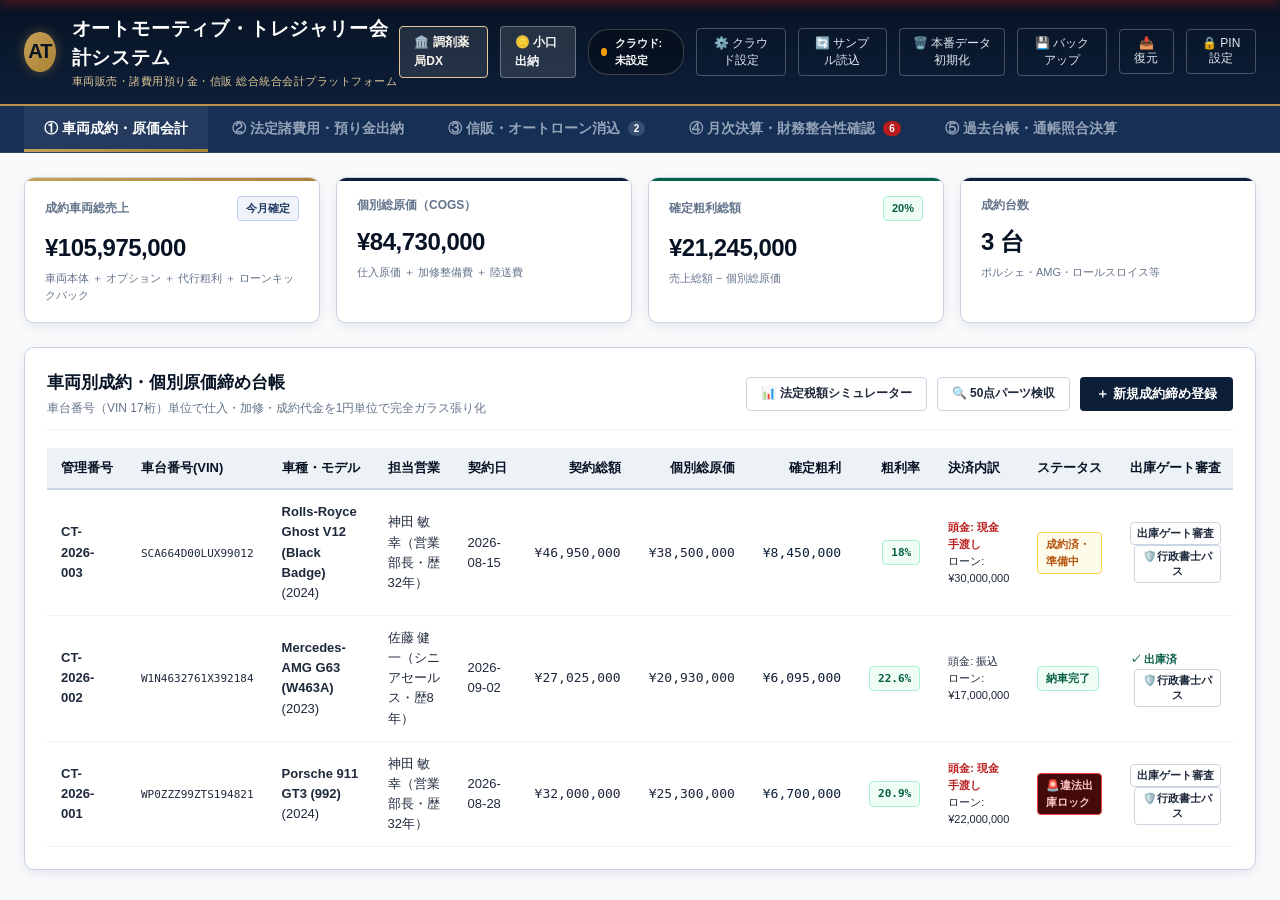
==== dealer.html @ 6c97ed65 "refactor: 会計システムの品格と誠実な理念に基づきUI・ブランディング・ドキュメントを全面刷新 - システム名称: オートモーティブ・トレジャリー会計システム（車両販売・諸費用預り金・信販 総" ====
<!DOCTYPE html>
<html lang="ja">
<head>
  <meta charset="UTF-8">
  <meta name="viewport" content="width=device-width, initial-scale=1.0, viewport-fit=cover">
  <title>オートモーティブ・トレジャリー会計システム | 車両・諸費用・信販 総合統合会計</title>

  <!-- PWA メタタグ -->
  <meta name="theme-color" content="#1e293b">
  <meta name="apple-mobile-web-app-capable" content="yes">
  <meta name="apple-mobile-web-app-status-bar-style" content="black-translucent">
  <meta name="apple-mobile-web-app-title" content="車両販売会計">
  <meta name="description" content="車両販売・預り金・信販 総合統合会計システム">
  <meta name="mobile-web-app-capable" content="yes">

  <!-- PWA アイコン・ファビコン -->
  <link rel="apple-touch-icon" sizes="192x192" href="img/app-icon-192.png">
  <link rel="apple-touch-icon" sizes="512x512" href="img/app-icon-512.png">
  <link rel="icon" type="image/png" sizes="192x192" href="img/app-icon-192.png">
  <link rel="icon" type="image/jpg" href="img/app-icon.jpg">
  <link rel="manifest" href="manifest.json">

  <link rel="stylesheet" href="css/dealer.css">
</head>
<body>

  <!-- ===================================================
       堅牢性強化: オフラインバナー
       =================================================== -->
  <div id="fortify-offline-banner" class="fortify-offline-banner">
    <span>📡 ネットワーク未接続 — オフラインモードで動作中（データはローカル保存されます）</span>
  </div>

  <!-- ===================================================
       堅牢性強化: 未送信キューバッジ
       =================================================== -->
  <span id="fortify-queue-badge" class="fortify-queue-badge" style="display:none;"></span>

  <!-- ===================================================
       ヘッダー（スマート統合会計システム）
       =================================================== -->
  <header class="dealer-header">
    <div class="header-top-bar">
      <div class="dealer-brand">
        <div class="dealer-emblem">AT</div>
        <div class="brand-text">
          <h1>オートモーティブ・トレジャリー会計システム</h1>
          <div class="brand-subtitle" id="showroom-subtitle">車両販売・諸費用預り金・信販 総合統合会計プラットフォーム</div>
        </div>
      </div>
      <div class="header-actions">
        <!-- グループ事業切替ポータルリンク -->
        <a href="index.html" class="btn-portal-switch" title="グループ事業: 調剤薬局会計システムへ切り替えます">
          <span>🏛️ 調剤薬局DX</span>
        </a>
        <a href="index.html#tab-petty" class="btn-portal-switch" style="background: rgba(255, 255, 255, 0.12); border: 1px solid rgba(255, 255, 255, 0.3); color: #f8fafc; font-weight: 600;" title="調剤薬局の小口現金管理画面を開きます">
          <span>🪙 小口出納</span>
        </a>
        <div id="dealer-sync-badge" class="sync-badge unconfigured" title="クラウド自動記帳ステータス">
          <span class="sync-dot"></span>
          <span id="dealer-sync-text">クラウド: 未設定</span>
        </div>
        <button id="btn-cloud-config" class="btn-header-tool" title="クラウド同期先URLを設定">
          ⚙️ クラウド設定
        </button>
        <button id="btn-demo-data" class="btn-header-tool" title="動作確認用のサンプル会計データを読み込みます">
          🔄 サンプル読込
        </button>
        <button id="btn-clear-production" class="btn-header-tool" title="本番運用開始にあたり、テストデータを消去して台帳を初期化します">
          🗑️ 本番データ初期化
        </button>
        <!-- 堅牢性強化: バックアップ＆セキュリティ -->
        <button id="btn-fortify-export" class="btn-header-tool" title="全データをJSON形式でバックアップ保存します">
          💾 バックアップ
        </button>
        <button id="btn-fortify-import" class="btn-header-tool" title="バックアップファイルからデータを復元します">
          📥 復元
        </button>
        <input type="file" id="fortify-import-file" accept=".json" style="display:none;">
        <button id="btn-fortify-set-pin" class="btn-header-tool" title="共有端末向けセッションロックPIN（4桁）を設定/解除します">
          🔒 PIN設定
        </button>
      </div>
    </div>
  </header>

  <!-- ===================================================
       タブナビゲーション（5大会計タブ）
       =================================================== -->
  <nav class="dealer-nav">
    <div class="nav-container">
      <button class="tab-button active" data-tab="tab-contract">
        <span>① 車両成約・原価会計</span>
      </button>
      <button class="tab-button" data-tab="tab-expense">
        <span>② 法定諸費用・預り金出納</span>
        <span id="badge-stagnant-count" class="tab-badge" style="display:none;">0</span>
      </button>
      <button class="tab-button" data-tab="tab-loan">
        <span>③ 信販・オートローン消込</span>
        <span id="badge-loan-pending-count" class="tab-badge" style="display:none;">0</span>
      </button>
      <button class="tab-button" data-tab="tab-audit">
        <span>④ 月次決算・財務整合性確認</span>
        <span id="badge-tripwire-count" class="tab-badge alert" style="display:none;">0</span>
      </button>
      <button class="tab-button" data-tab="tab-forensic">
        <span>⑤ 過去台帳・通帳照合決算</span>
        <span id="badge-forensic-alert-count" class="tab-badge alert" style="display:none;">0</span>
      </button>
    </div>
  </nav>

  <!-- ===================================================
       メインコンテンツエリア
       =================================================== -->
  <main class="dealer-main">

    <!-- ===================================================
         タブ①: 車両別成約締め（個別原価・粗利計算エンジン）
         =================================================== -->
    <section id="tab-contract" class="tab-panel active">
      <!-- KPI グリッド -->
      <div class="kpi-grid">
        <div class="kpi-card gold">
          <div class="kpi-title">
            <span>成約車両総売上</span>
            <span class="badge badge-info">今月確定</span>
          </div>
          <div id="kpi-total-sales" class="kpi-value">¥0</div>
          <div class="kpi-sub">車両本体 ＋ オプション ＋ 代行粗利 ＋ ローンキックバック</div>
        </div>

        <div class="kpi-card">
          <div class="kpi-title">
            <span>個別総原価（COGS）</span>
          </div>
          <div id="kpi-total-cost" class="kpi-value">¥0</div>
          <div class="kpi-sub">仕入原価 ＋ 加修整備費 ＋ 陸送費</div>
        </div>

        <div class="kpi-card success">
          <div class="kpi-title">
            <span>確定粗利総額</span>
            <span id="kpi-margin-rate" class="badge badge-success">0.0%</span>
          </div>
          <div id="kpi-gross-profit" class="kpi-value">¥0</div>
          <div class="kpi-sub">売上総額 − 個別総原価</div>
        </div>

        <div class="kpi-card">
          <div class="kpi-title">
            <span>成約台数</span>
          </div>
          <div id="kpi-deal-count" class="kpi-value">0 台</div>
          <div class="kpi-sub">ポルシェ・AMG・ロールスロイス等</div>
        </div>
      </div>

      <!-- 成約台帳カード -->
      <div class="content-card">
        <div class="card-header-bar">
          <div class="card-title-group">
            <h2>車両別成約・個別原価締め台帳</h2>
            <div class="card-desc">車台番号（VIN 17桁）単位で仕入・加修・成約代金を1円単位で完全ガラス張り化</div>
          </div>
          <div style="display:flex; gap:10px;">
            <button id="btn-open-tax-calc" class="btn-outline">
              📊 法定税額シミュレーター
            </button>
            <button id="btn-open-parts-audit" class="btn-outline">
              🔍 50点パーツ検収
            </button>
            <button id="btn-open-new-deal" class="btn-primary">
              ＋ 新規成約締め登録
            </button>
          </div>
        </div>

        <div class="table-responsive">
          <table class="dealer-table">
            <thead>
              <tr>
                <th>管理番号</th>
                <th>車台番号(VIN)</th>
                <th>車種・モデル</th>
                <th>担当営業</th>
                <th>契約日</th>
                <th class="numeric">契約総額</th>
                <th class="numeric">個別総原価</th>
                <th class="numeric">確定粗利</th>
                <th class="numeric">粗利率</th>
                <th>決済内訳</th>
                <th>ステータス</th>
                <th>出庫ゲート審査</th>
              </tr>
            </thead>
            <tbody id="deal-table-body">
              <!-- JSで動的描画 -->
            </tbody>
          </table>
        </div>
      </div>
    </section>

    <!-- ===================================================
         タブ②: 諸費用出納・預り金管理（三方照合・出庫ロック）
         =================================================== -->
    <section id="tab-expense" class="tab-panel">
      <!-- 諸費用KPI グリッド -->
      <div class="kpi-grid">
        <div class="kpi-card">
          <div class="kpi-title">
            <span>顧客諸費用預り金 受託総額</span>
          </div>
          <div id="kpi-exp-deposit-received" class="kpi-value">¥0</div>
          <div class="kpi-sub">現金受領 ＋ 振込受領</div>
        </div>

        <div class="kpi-card">
          <div class="kpi-title">
            <span>法定実費納付済 総額</span>
          </div>
          <div id="kpi-exp-actual-paid" class="kpi-value">¥0</div>
          <div class="kpi-sub">公的領収証書番号・レシート紐付済</div>
        </div>

        <div class="kpi-card success">
          <div class="kpi-title">
            <span>店舗諸費用代行 粗利売上</span>
          </div>
          <div id="kpi-exp-dealer-fee" class="kpi-value">¥0</div>
          <div class="kpi-sub">登録代行・納車準備手数料</div>
        </div>

        <div id="card-stagnant-deposit" class="kpi-card danger">
          <div class="kpi-title">
            <span>手元未精算 滞留預り金残高</span>
            <span id="badge-stagnant-status" class="badge badge-success">正常 (¥0)</span>
          </div>
          <div id="kpi-exp-stagnant-balance" class="kpi-value">¥0</div>
          <div class="kpi-sub">納車後も手元に精算未了残高が残っている案件</div>
        </div>
      </div>

      <!-- 諸費用台帳カード -->
      <div class="content-card">
        <div class="card-header-bar">
          <div class="card-title-group">
            <h2>諸費用預り金 出納・三方突合台帳</h2>
            <div class="card-desc">預託額 ＝ 法定実費レシート納付 ＋ 店舗代行売上 ＋ 顧客返還額（1円単位で残高0円必須）</div>
          </div>
        </div>

        <!-- 滞留預り金 警告アラート枠（動的表示） -->
        <div id="expense-stagnant-alert-box" class="tripwire-container" style="display:none;">
          <div class="tripwire-header">
            <h3>⚠️【財務照合アラート】納車済・諸費用預り金の未精算残高を検知</h3>
          </div>
          <ul id="expense-stagnant-alert-list" class="tripwire-list"></ul>
        </div>

        <div class="table-responsive">
          <table class="dealer-table">
            <thead>
              <tr>
                <th>契約番号</th>
                <th>車台番号(VIN)</th>
                <th>担当営業</th>
                <th>預託日</th>
                <th class="numeric">預り受託額</th>
                <th class="numeric">法定納付実費</th>
                <th class="numeric">代行売上</th>
                <th class="numeric">顧客返金</th>
                <th class="numeric">手元預り残高</th>
                <th>三方照合判定</th>
                <th>顧客公式受領書</th>
                <th>操作</th>
              </tr>
            </thead>
            <tbody id="expense-table-body">
              <!-- JSで動的描画 -->
            </tbody>
          </table>
        </div>
      </div>
    </section>

    <!-- ===================================================
         タブ③: オートローン・信販会社入金消込（立替金統制）
         =================================================== -->
    <section id="tab-loan" class="tab-panel">
      <!-- ローンKPI グリッド -->
      <div class="kpi-grid">
        <div class="kpi-card gold">
          <div class="kpi-title">
            <span>オートローン組成総元金</span>
          </div>
          <div id="kpi-loan-total-principal" class="kpi-value">¥0</div>
          <div class="kpi-sub">オリコ・ジャックス・アプラス・残価設定</div>
        </div>

        <div class="kpi-card success">
          <div class="kpi-title">
            <span>信販着金確定額（純受領）</span>
          </div>
          <div id="kpi-loan-total-received" class="kpi-value">¥0</div>
          <div class="kpi-sub">元金 ＋ キックバック − 取扱手数料</div>
        </div>

        <div class="kpi-card">
          <div class="kpi-title">
            <span>ローンキックバック手数料</span>
          </div>
          <div id="kpi-loan-total-kickback" class="kpi-value">¥0</div>
          <div class="kpi-sub">信販会社からの推進手数料（店舗粗利）</div>
        </div>

        <div class="kpi-card warning">
          <div class="kpi-title">
            <span>未着金ローン債権（回収待機）</span>
            <span id="badge-overdue-loan" class="badge badge-info">進行中</span>
          </div>
          <div id="kpi-loan-pending-total" class="kpi-value">¥0</div>
          <div class="kpi-sub">30日超未着金または納車後未着金は警戒</div>
        </div>
      </div>

      <!-- 信販消込台帳カード -->
      <div class="content-card">
        <div class="card-header-bar">
          <div class="card-title-group">
            <h2>信販会社オートローン 入金消込台帳</h2>
            <div class="card-desc">信販会社の振込決定通知書と着金額を1円単位で完全消込（未特定差額ゼロ原則）</div>
          </div>
        </div>

        <div class="table-responsive">
          <table class="dealer-table">
            <thead>
              <tr>
                <th>契約番号</th>
                <th>車台番号(VIN)</th>
                <th>担当営業</th>
                <th>信販会社</th>
                <th>承認番号</th>
                <th class="numeric">契約ローン元金</th>
                <th>振込予定日</th>
                <th>着金日</th>
                <th class="numeric">実着金額</th>
                <th class="numeric">キックバック</th>
                <th>差額照合</th>
                <th>ステータス</th>
                <th>操作</th>
              </tr>
            </thead>
            <tbody id="loan-table-body">
              <!-- JSで動的描画 -->
            </tbody>
          </table>
        </div>
      </div>

      <!-- 立替金管理カード -->
      <div class="content-card">
        <div class="card-header-bar">
          <div class="card-title-group">
            <h2>下取車残債一括立替・頭金立替金 追跡管理</h2>
            <div class="card-desc">他社信販会社への一括返済立替金および顧客頭金立替の回収・焦げ付き防止</div>
          </div>
          <button id="btn-open-new-advance" class="btn-outline">
            ＋ 新規立替金登録
          </button>
        </div>

        <div class="table-responsive">
          <table class="dealer-table">
            <thead>
              <tr>
                <th>立替ID</th>
                <th>契約番号</th>
                <th>担当営業</th>
                <th>立替種別</th>
                <th>立替先</th>
                <th class="numeric">立替金額</th>
                <th>支払日</th>
                <th>回収日</th>
                <th class="numeric">回収額</th>
                <th>ステータス</th>
                <th>操作</th>
              </tr>
            </thead>
            <tbody id="advance-table-body">
              <!-- JSで動的描画 -->
            </tbody>
          </table>
        </div>
      </div>
    </section>

    <!-- ===================================================
         タブ④: 月次決算・財務整合性確認
         =================================================== -->
    <section id="tab-audit" class="tab-panel">
      <!-- 財務月次決算サマリーカード -->
      <div class="kpi-grid">
        <div class="kpi-card gold">
          <div class="kpi-title">
            <span>月間総販売台数 / 売上高</span>
          </div>
          <div id="kpi-audit-sales" class="kpi-value">0台 / ¥0</div>
          <div class="kpi-sub">乗用車・商用車・輸入車全車種</div>
        </div>

        <div class="kpi-card success">
          <div class="kpi-title">
            <span>月間確定粗利総計</span>
            <span id="kpi-audit-margin-rate" class="badge badge-success">0.0%</span>
          </div>
          <div id="kpi-audit-profit" class="kpi-value">¥0</div>
          <div class="kpi-sub">車両粗利 ＋ 代行手数料 ＋ ローンバック</div>
        </div>

        <div class="kpi-card danger">
          <div class="kpi-title">
            <span>未精算・滞留預り金総額</span>
            <span class="badge badge-danger">要監査</span>
          </div>
          <div id="kpi-audit-stagnant-deposit" class="kpi-value">¥0</div>
          <div class="kpi-sub">精算手続き中の諸費用預り金残高</div>
        </div>

        <div class="kpi-card">
          <div class="kpi-title">
            <span>要確認・照合未了件数</span>
            <span id="badge-audit-tripwire-status" class="badge badge-success">全件正常</span>
          </div>
          <div id="kpi-audit-tripwire-count" class="kpi-value">0 件</div>
          <div class="kpi-sub">預り金精算待ち・ローン着金消込確認等</div>
        </div>
      </div>

      <!-- 財務整合性 リアルタイム照合ログ -->
      <div class="content-card">
        <div class="card-header-bar">
          <div class="card-title-group">
            <h2>📋 財務整合性 リアルタイム照合ステータス</h2>
            <div class="card-desc">預り金出納・信販消込・原価証憑の整合性をリアルタイムに照合・可視化</div>
          </div>
          <button id="btn-scan-tripwires" class="btn-outline">
            🔍 整合性チェック再実行
          </button>
        </div>

        <div id="audit-tripwire-container">
          <!-- JSで動的警告リストを描画 -->
        </div>
      </div>

      <!-- 営業担当別 業務・財務処理状況一覧 -->
      <div class="content-card">
        <div class="card-header-bar">
          <div class="card-title-group">
            <h2>👤 営業担当別 業務・財務処理状況一覧</h2>
            <div class="card-desc">成約台数・粗利実績・預り金精算サイクル等の透明な業務指標</div>
          </div>
        </div>

        <div class="table-responsive">
          <table class="dealer-table">
            <thead>
              <tr>
                <th>営業担当者名</th>
                <th>成約台数</th>
                <th class="numeric">総売上高</th>
                <th class="numeric">粗利総額</th>
                <th class="numeric">平均粗利率</th>
                <th class="numeric">現金決済比率</th>
                <th class="numeric">平均預り金滞留日数</th>
                <th class="numeric">手元預り残高</th>
                <th class="numeric">フォレンジックスコア</th>
                <th>統制リスク判定</th>
              </tr>
            </thead>
            <tbody id="salesrep-scorecard-body">
              <!-- JSで動的描画 -->
            </tbody>
          </table>
        </div>
      </div>

      <!-- A4横印刷 帳票プレビュー & アクション -->
      <div class="content-card no-print">
        <div class="card-header-bar">
          <div class="card-title-group">
            <h2>月次粗利監査報告書（A4横印刷帳票・オーナー捺印完備）</h2>
            <div class="card-desc">月次経営会議および顧問弁護士・税理士への内部統制エビデンスとして公式印刷・PDF出力</div>
          </div>
          <div style="display:flex; gap:10px;">
            <button id="btn-open-vip-letter" class="btn-primary" style="background:var(--dealer-navy-dark); border:1px solid var(--dealer-gold); color:#faf6ee;">
              ✉️ オーナー室 VIP年次取引照合状（親展）
            </button>
            <button id="btn-print-audit-report" class="btn-gold">
              🖨️ A4公式監査報告書を印刷 / PDF出力
            </button>
          </div>
        </div>
      </div>

      <!-- 印刷専用 捺印枠 (@media print で表示) -->
      <div class="print-only-signatures">
        <div class="seal-box">
          <div class="seal-title">グループオーナー 決裁印</div>
          <div class="seal-date">承認日: 2026年 &nbsp;&nbsp; 月 &nbsp;&nbsp; 日</div>
        </div>
        <div class="seal-box">
          <div class="seal-title">内部統制監査室長 印</div>
          <div class="seal-date">監査日: 2026年 &nbsp;&nbsp; 月 &nbsp;&nbsp; 日</div>
        </div>
        <div class="seal-box">
          <div class="seal-title">麻布ショールーム 支店長印</div>
          <div class="seal-date">提出日: 2026年 &nbsp;&nbsp; 月 &nbsp;&nbsp; 日</div>
        </div>
      </div>
    </section>

    <!-- ===================================================
         タブ⑤: 過去台帳・通帳照合決算（財務監査・差異分析）
         =================================================== -->
    <section id="tab-forensic" class="tab-panel">
      <!-- 財務照合KPIグリッド -->
      <div class="kpi-grid">
        <div class="kpi-card danger">
          <div class="kpi-title">
            <span>未消込・照合要確認 差額総計</span>
            <span class="info-tooltip" title="過去台帳と銀行通帳、預り金出納および下取相場との間に確認を要する差額の合算">ℹ️</span>
          </div>
          <div class="kpi-value alert" id="kpi-forensic-damage">¥0</div>
          <div class="kpi-sub">
            <span>要確認取引件数: </span>
            <strong id="kpi-forensic-suspicious-count" style="color:var(--dealer-danger);">0 件</strong>
          </div>
        </div>

        <div class="kpi-card gold">
          <div class="kpi-title">
            <span>照合対象 取引データ規模</span>
            <span class="info-tooltip" title="インポートされた過去成約台帳および銀行通帳明細の合算件数">ℹ️</span>
          </div>
          <div class="kpi-value" id="kpi-forensic-total-deals">0 台</div>
          <div class="kpi-sub">
            <span>銀行通帳明細: </span>
            <strong id="kpi-forensic-bank-records">0 件</strong>
          </div>
        </div>

        <div class="kpi-card">
          <div class="kpi-title">
            <span>重点確認 担当別ステータス</span>
            <span class="info-tooltip" title="現金比率や預り金滞留日数等で確認事項の多い担当者">ℹ️</span>
          </div>
          <div class="kpi-value" id="kpi-forensic-worst-rep" style="font-size:18px;">未検出</div>
          <div class="kpi-sub">
            <span>財務整合性判定: </span>
            <span id="badge-forensic-risk-level" class="badge badge-success">正常 (NORMAL)</span>
          </div>
        </div>

        <div class="kpi-card navy">
          <div class="kpi-title">
            <span>銀行口座 入金照合一致率</span>
            <span class="info-tooltip" title="台帳請求額と公式銀行口座着金額の数学的一致率">ℹ️</span>
          </div>
          <div class="kpi-value" id="kpi-forensic-reconcile-rate">100%</div>
          <div class="kpi-sub">
            <span>未消込・照合中: </span>
            <strong id="kpi-forensic-missing-bank-count">0 件</strong>
          </div>
        </div>
      </div>

      <!-- 操作ツールバー（データ取込＆照合） -->
      <div class="forensic-toolbar-card">
        <div style="display:flex; justify-content:space-between; align-items:center; flex-wrap:wrap; gap:12px;">
          <div>
            <h3 style="font-size:16px; font-weight:800; color:var(--dealer-navy); margin-bottom:4px;">
              📁 過去台帳 ＆ 銀行通帳CSV 一括インポート・自動照合
            </h3>
            <p style="font-size:12px; color:var(--dealer-text-subtle);">
              過去の銀行通帳CSV、過去成約台帳、またはExcelコピーを取り込んで財務突合・整合性チェックを実行します。
            </p>
          </div>
          <div style="display:flex; gap:8px; flex-wrap:wrap;">
            <button id="btn-forensic-load-demo" class="btn-gold" style="font-size:12px; padding:8px 14px;">
              🔄 過去3年間 サンプル会計照合データを読込
            </button>
            <button id="btn-forensic-open-import" class="btn-primary" style="font-size:12px; padding:8px 14px;">
              📥 銀行通帳CSV / 成約台帳を取り込む
            </button>
            <button id="btn-forensic-print-report" class="btn-outline" style="font-size:12px; padding:8px 14px; background:#fff;">
              🖨️ A4 財務監査照合証明書を出力
            </button>
          </div>
        </div>
      </div>

      <!-- 過去財務照合 4大分析ビュー -->
      <div style="display:grid; grid-template-columns: 1fr 1fr; gap:20px; margin-top:20px;">
        <!-- ① 営業担当別 業務統計＆財務処理傾向プロファイル -->
        <div class="dealer-card">
          <div class="card-header">
            <h3>👤 営業担当別 業務統計 ＆ 財務処理傾向プロファイル</h3>
          </div>
          <div class="card-body" style="padding:0;">
            <table class="dealer-table">
              <thead>
                <tr>
                  <th>担当営業</th>
                  <th class="numeric">成約数</th>
                  <th class="numeric">現金受領比率</th>
                  <th class="numeric">諸費用平均精算日数</th>
                  <th>特定外注集中度</th>
                  <th>照合判定</th>
                </tr>
              </thead>
              <tbody id="forensic-reps-table-body">
                <tr>
                  <td colspan="6" style="text-align:center; padding:20px; color:#64748b;">
                    「過去3年間 サンプル会計照合データを読込」またはデータを取り込んでください
                  </td>
                </tr>
              </tbody>
            </table>
          </div>
        </div>

        <!-- ② 外注先分散状況 ＆ 下取車相場乖離分析 -->
        <div class="dealer-card">
          <div class="card-header">
            <h3>📊 下取車相場乖離 ＆ 外注先発注分析</h3>
          </div>
          <div class="card-body" style="padding:0;">
            <table class="dealer-table">
              <thead>
                <tr>
                  <th>契約ID / 車種</th>
                  <th>担当営業</th>
                  <th class="numeric">査定額 vs 相場</th>
                  <th class="numeric">相場差額</th>
                  <th>乖離率</th>
                  <th>照合区分</th>
                </tr>
              </thead>
              <tbody id="forensic-tradein-table-body">
                <tr>
                  <td colspan="6" style="text-align:center; padding:20px; color:#64748b;">データなし</td>
                </tr>
              </tbody>
            </table>
          </div>
        </div>
      </div>

      <!-- ③ 銀行通帳 vs 成約台帳 入金突合台帳 -->
      <div class="dealer-card" style="margin-top:20px;">
        <div class="card-header" style="display:flex; justify-content:space-between; align-items:center;">
          <h3>🏦 銀行口座着金 vs 成約台帳 入金照合台帳（未消込・差額の明確化）</h3>
          <span style="font-size:12px; color:var(--dealer-navy); font-weight:600;">※全件の入金整合性を確認し、透明な財務を証明します</span>
        </div>
        <div class="card-body" style="padding:0;">
          <table class="dealer-table">
            <thead>
              <tr>
                <th>契約ID</th>
                <th>車台番号(VIN)</th>
                <th>車種モデル</th>
                <th>担当営業</th>
                <th>契約日</th>
                <th class="numeric">振込予定額</th>
                <th class="numeric">現金受取額</th>
                <th>通帳突合ステータス</th>
                <th>会計所見</th>
              </tr>
            </thead>
            <tbody id="forensic-bank-table-body">
              <tr>
                <td colspan="9" style="text-align:center; padding:20px; color:#64748b;">データなし</td>
              </tr>
            </tbody>
          </table>
        </div>
      </div>

      <!-- ④ 取引・財務処理タイムライン -->
      <div class="dealer-card" style="margin-top:20px;">
        <div class="card-header">
          <h3>⏱️ 過去取引 財務処理タイムライン（確認・監査用クロノロジー）</h3>
        </div>
        <div class="card-body" id="forensic-timeline-container" style="max-height:400px; overflow-y:auto; padding:16px;">
          <div style="text-align:center; color:#64748b; padding:20px;">データなし</div>
        </div>
      </div>

      <!-- 印刷専用 捺印枠 (@media print で表示) -->
      <div class="print-only-signatures">
        <div class="seal-box">
          <div class="seal-title">代表取締役 / オーナー 決裁印</div>
          <div class="seal-date">承認日: 2026年 &nbsp;&nbsp; 月 &nbsp;&nbsp; 日</div>
        </div>
        <div class="seal-box">
          <div class="seal-title">財務担当役員 / 顧問税理士 確認印</div>
          <div class="seal-date">確認日: 2026年 &nbsp;&nbsp; 月 &nbsp;&nbsp; 日</div>
        </div>
        <div class="seal-box">
          <div class="seal-title">店舗統括責任者 印</div>
          <div class="seal-date">提出日: 2026年 &nbsp;&nbsp; 月 &nbsp;&nbsp; 日</div>
        </div>
      </div>
    </section>

  </main>

  <!-- ===================================================
       モーダルダイアログ群
       =================================================== -->

  <!-- 1. 新規成約締め登録モーダル -->
  <div id="modal-deal" class="dealer-modal">
    <div class="modal-dialog">
      <div class="modal-header">
        <h3 id="modal-deal-title">新規成約締め 登録（個別原価・代金三方突合）</h3>
        <button class="modal-close" data-close="modal-deal">&times;</button>
      </div>
      <div class="modal-body">
        <form id="form-deal">
          <div class="form-grid-3">
            <div class="form-group">
              <label>管理番号 (契約ID)</label>
              <input type="text" id="deal-id" class="form-control" placeholder="CT-2026-001" required>
            </div>
            <div class="form-group">
              <label>車台番号 (VIN 17桁)</label>
              <input type="text" id="deal-vin" class="form-control" placeholder="WP0ZZZ99ZTS..." required>
            </div>
            <div class="form-group">
              <label>車種・モデル名</label>
              <input type="text" id="deal-model" class="form-control" placeholder="Porsche 911 GT3" required>
            </div>
          </div>

          <div class="form-grid-3">
            <div class="form-group">
              <label>年式 (初度登録年)</label>
              <input type="number" id="deal-year" class="form-control" value="2024">
            </div>
            <div class="form-group">
              <label>担当営業</label>
              <input type="text" id="deal-salesrep" class="form-control" placeholder="神田 敏幸" required>
            </div>
            <div class="form-group">
              <label>契約日</label>
              <input type="date" id="deal-contract-date" class="form-control" required>
            </div>
          </div>

          <hr style="margin:16px 0; border:0; border-top:1px solid #e2e8f0;">
          <h4 style="font-size:13px; color:var(--dealer-gold-text); margin-bottom:12px;">【売上・契約総額の設定】</h4>

          <div class="form-grid-3">
            <div class="form-group">
              <label>車両本体販売価格 (円)</label>
              <input type="number" id="deal-vehicle-price" class="form-control numeric" value="0">
            </div>
            <div class="form-group">
              <label>販売オプション売上 (円)</label>
              <input type="number" id="deal-option-price" class="form-control numeric" value="0">
            </div>
            <div class="form-group">
              <label>諸費用代行粗利 (円)</label>
              <input type="number" id="deal-expense-margin" class="form-control numeric" value="0">
            </div>
          </div>

          <div class="form-grid-3">
            <div class="form-group">
              <label>ローンキックバック推進手数料 (円)</label>
              <input type="number" id="deal-loan-kickback" class="form-control numeric" value="0">
            </div>
            <div class="form-group">
              <label>契約総額 (顧客請求総額) (円)</label>
              <input type="number" id="deal-contract-total" class="form-control numeric" value="0" required>
            </div>
            <div class="form-group">
              <label>納車予定日</label>
              <input type="date" id="deal-delivery-date" class="form-control">
            </div>
          </div>

          <hr style="margin:16px 0; border:0; border-top:1px solid #e2e8f0;">
          <h4 style="font-size:13px; color:var(--dealer-gold-text); margin-bottom:12px;">【成約代金三方突合（頭金＋ローン＋下取＝契約総額）】</h4>

          <div class="form-grid-3">
            <div class="form-group">
              <label>頭金受領額 (円)</label>
              <input type="number" id="deal-down-payment" class="form-control numeric" value="0">
            </div>
            <div class="form-group">
              <label>頭金受取方法</label>
              <select id="deal-down-method" class="form-control">
                <option value="wire">銀行振込 (推奨・透明)</option>
                <option value="cash">現金手渡し (要金庫即日入庫)</option>
              </select>
            </div>
            <div class="form-group">
              <label>オートローン元金 (円)</label>
              <input type="number" id="deal-loan-principal" class="form-control numeric" value="0">
            </div>
          </div>

          <div class="form-grid-2">
            <div class="form-group">
              <label>下取車 査定相殺額 (円)</label>
              <input type="number" id="deal-tradein-allowance" class="form-control numeric" value="0">
            </div>
            <div class="form-group" style="justify-content:flex-end;">
              <div id="deal-settlement-check-badge" class="badge badge-info" style="padding:8px 12px; font-size:12px;">
                三方突合: 未判定
              </div>
            </div>
          </div>

          <hr style="margin:16px 0; border:0; border-top:1px solid #e2e8f0;">
          <h4 style="font-size:13px; color:var(--dealer-gold-text); margin-bottom:12px;">【個別原価ブレークダウン（ガラス張り化）】</h4>

          <div class="form-grid-3">
            <div class="form-group">
              <label>車両仕入原価 (円)</label>
              <input type="number" id="deal-purchase-cost" class="form-control numeric" value="0">
            </div>
            <div class="form-group">
              <label>加修整備・板金原価 (円)</label>
              <input type="number" id="deal-repair-cost" class="form-control numeric" value="0">
            </div>
            <div class="form-group">
              <label>整備外注伝票番号</label>
              <input type="text" id="deal-repair-invoice" class="form-control" placeholder="INV-RP-001">
            </div>
          </div>

          <div class="form-grid-2">
            <div class="form-group">
              <label>陸送費用 (円)</label>
              <input type="number" id="deal-transport-cost" class="form-control numeric" value="0">
            </div>
            <div class="form-group">
              <label>陸送伝票番号</label>
              <input type="text" id="deal-transport-invoice" class="form-control" placeholder="TP-001">
            </div>
          </div>

          <hr style="margin:16px 0; border:0; border-top:1px solid #e2e8f0;">
          <h4 style="font-size:13px; color:var(--dealer-gold-text); margin-bottom:12px;">【下取車 USSオークション基準相場突合】</h4>

          <div class="form-grid-3">
            <div class="form-group">
              <label>下取車の有無</label>
              <select id="deal-has-tradein" class="form-control">
                <option value="false">なし</option>
                <option value="true">あり</option>
              </select>
            </div>
            <div class="form-group">
              <label>下取車種モデル</label>
              <input type="text" id="deal-tradein-model" class="form-control" placeholder="Mercedes-AMG G63">
            </div>
            <div class="form-group">
              <label>USSオークション基準相場 (円)</label>
              <input type="number" id="deal-tradein-uss" class="form-control numeric" value="0">
            </div>
          </div>

          <div class="form-grid-2">
            <div class="form-group">
              <label>実際の査定買取額 (円)</label>
              <input type="number" id="deal-tradein-appraisal" class="form-control numeric" value="0">
            </div>
            <div class="form-group" style="display:flex; align-items:center; gap:8px; margin-top:20px;">
              <input type="checkbox" id="deal-tradein-owner-approved">
              <label for="deal-tradein-owner-approved" style="font-weight:600; color:var(--dealer-danger);">
                相場乖離15%超時のオーナー個別承認を取得済
              </label>
            </div>
          </div>

          <div class="modal-footer">
            <button type="button" class="btn-outline" data-close="modal-deal">キャンセル</button>
            <button type="submit" class="btn-primary">成約締め台帳に確定保存</button>
          </div>
        </form>
      </div>
    </div>
  </div>

  <!-- 2. 法定税額シミュレーター モーダル -->
  <div id="modal-tax-calc" class="dealer-modal">
    <div class="modal-dialog">
      <div class="modal-header">
        <h3>法定税額 自動逆算シミュレーター（改ざん防止公的マスタ）</h3>
        <button class="modal-close" data-close="modal-tax-calc">&times;</button>
      </div>
      <div class="modal-body">
        <div class="form-grid-3">
          <div class="form-group">
            <label>排気量 (cc)</label>
            <input type="number" id="calc-displacement" class="form-control" value="3996">
          </div>
          <div class="form-group">
            <label>車両重量 (kg)</label>
            <input type="number" id="calc-weight" class="form-control" value="1435">
          </div>
          <div class="form-group">
            <label>登録月 (1〜12月)</label>
            <input type="number" id="calc-month" class="form-control" min="1" max="12" value="9">
          </div>
        </div>

        <div class="form-grid-2">
          <div class="form-group">
            <label>車検有効期間</label>
            <select id="calc-term" class="form-control">
              <option value="36">36ヶ月（新車登録）</option>
              <option value="24">24ヶ月（中古車検継続）</option>
            </select>
          </div>
          <div class="form-group">
            <label>車両本体価格 (円)</label>
            <input type="number" id="calc-price" class="form-control numeric" value="28000000">
          </div>
        </div>

        <div style="margin-top:20px; background:#f8fafc; border:1px solid #cbd5e1; border-radius:6px; padding:16px;">
          <h4 style="font-size:14px; font-weight:700; color:var(--dealer-navy); margin-bottom:12px;">【法定実費 逆算結果】</h4>
          <table class="dealer-table" style="font-size:12px;">
            <tr><td>自動車税 (種別割・月割計算)</td><td id="res-auto-tax" class="numeric font-bold">¥0</td></tr>
            <tr><td>自動車重量税</td><td id="res-weight-tax" class="numeric font-bold">¥0</td></tr>
            <tr><td>環境性能割 (旧自動車取得税)</td><td id="res-env-tax" class="numeric font-bold">¥0</td></tr>
            <tr><td>自賠責保険料</td><td id="res-comp-ins" class="numeric font-bold">¥0</td></tr>
            <tr><td>登録印紙・希望ナンバー・車庫証明証紙</td><td id="res-fees" class="numeric font-bold">¥10,000</td></tr>
            <tr style="background:#edf2f7; font-weight:700;">
              <td>法定実費 合計額</td><td id="res-statutory-total" class="numeric font-bold" style="font-size:15px; color:var(--dealer-navy);">¥0</td>
            </tr>
          </table>
        </div>
      </div>
      <div class="modal-footer">
        <button type="button" class="btn-primary" data-close="modal-tax-calc">閉じる</button>
      </div>
    </div>
  </div>

  <!-- 3. 顧客直結バイパス公式受領書プレビュー モーダル -->
  <div id="modal-customer-notice" class="dealer-modal">
    <div class="modal-dialog">
      <div class="modal-header">
        <h3>顧客直結バイパス 公式預り金受領証（二重契約・中抜き防止）</h3>
        <button class="modal-close" data-close="modal-customer-notice">&times;</button>
      </div>
      <div class="modal-body" id="customer-notice-preview-content">
        <!-- JSで受領証明書を描画 -->
      </div>
      <div class="modal-footer">
        <button type="button" class="btn-outline" data-close="modal-customer-notice">閉じる</button>
        <button type="button" id="btn-send-customer-notice" class="btn-gold">
          📱 オーナー名義で顧客へ公式受領通知を即時送信
        </button>
      </div>
    </div>
  </div>

  <!-- 4. 諸費用支払・領収書登録 モーダル -->
  <div id="modal-expense-pay" class="dealer-modal">
    <div class="modal-dialog" style="max-width:600px;">
      <div class="modal-header">
        <h3 id="modal-expense-title">法定費用納付・領収証書番号登録</h3>
        <button class="modal-close" data-close="modal-expense-pay">&times;</button>
      </div>
      <div class="modal-body">
        <input type="hidden" id="exp-record-id">
        <input type="hidden" id="exp-item-index">
        <div class="form-group" style="margin-bottom:12px;">
          <label>費用項目名</label>
          <input type="text" id="exp-item-name" class="form-control" readonly>
        </div>
        <div class="form-group" style="margin-bottom:12px;">
          <label>実際の納付金額 (円)</label>
          <input type="number" id="exp-pay-amount" class="form-control numeric" required>
        </div>
        <div class="form-group" style="margin-bottom:12px;">
          <label>公的領収証書番号 / 納税証明レシート番号 (必須)</label>
          <input type="text" id="exp-receipt-no" class="form-control" placeholder="TAX-REC-2026-991" required>
        </div>
        <div class="form-group">
          <label>納付日</label>
          <input type="date" id="exp-receipt-date" class="form-control" required>
        </div>
      </div>
      <div class="modal-footer">
        <button type="button" class="btn-outline" data-close="modal-expense-pay">キャンセル</button>
        <button type="button" id="btn-save-expense-pay" class="btn-primary">納付実績・領収書番号を保存</button>
      </div>
    </div>
  </div>

  <!-- 5. 諸費用余剰金精算 モーダル -->
  <div id="modal-expense-finalize" class="dealer-modal">
    <div class="modal-dialog" style="max-width:600px;">
      <div class="modal-header">
        <h3>諸費用預り金 余剰金最終精算</h3>
        <button class="modal-close" data-close="modal-expense-finalize">&times;</button>
      </div>
      <div class="modal-body">
        <input type="hidden" id="finalize-record-id">
        <p style="font-size:13px; color:var(--dealer-text-muted); margin-bottom:16px;">
          法定実費納付後の余剰金を「店舗代行手数料売上（粗利）」および「顧客返還金」に振り分け、手元残高を1円単位で0円にします。
        </p>
        <div class="form-group" style="margin-bottom:12px;">
          <label>店舗代行手数料売上（店舗粗利振替額）(円)</label>
          <input type="number" id="finalize-dealer-fee" class="form-control numeric" value="0">
        </div>
        <div class="form-group" style="margin-bottom:12px;">
          <label>顧客への返還金（銀行振込額）(円)</label>
          <input type="number" id="finalize-customer-refund" class="form-control numeric" value="0">
        </div>
        <div class="form-group">
          <label>顧客返還 銀行振込照会番号 / 伝票番号</label>
          <input type="text" id="finalize-refund-ref" class="form-control" placeholder="TR-2026-0926-001">
        </div>
      </div>
      <div class="modal-footer">
        <button type="button" class="btn-outline" data-close="modal-expense-finalize">キャンセル</button>
        <button type="button" id="btn-save-finalize-expense" class="btn-primary">余剰金精算を確定（残高0円完了）</button>
      </div>
    </div>
  </div>

  <!-- 6. 納車出庫 物理ゲート審査モーダル -->
  <div id="modal-delivery-gate" class="dealer-modal">
    <div class="modal-dialog" style="max-width:650px;">
      <div class="modal-header">
        <h3 id="delivery-gate-title">納車出庫 物理ゲートキー審査</h3>
        <button class="modal-close" data-close="modal-delivery-gate">&times;</button>
      </div>
      <div class="modal-body">
        <input type="hidden" id="gate-deal-id">
        <div id="delivery-gate-checklist">
          <!-- JSで動的チェックリストを描画 -->
        </div>
      </div>
      <div class="modal-footer">
        <button type="button" class="btn-outline" data-close="modal-delivery-gate">閉じる</button>
        <button type="button" id="btn-confirm-delivery" class="btn-primary">出庫ロック解除・納車完了確定</button>
      </div>
    </div>
  </div>

  <!-- 7. オートローン信販着金消込 モーダル -->
  <div id="modal-loan-reconcile" class="dealer-modal">
    <div class="modal-dialog" style="max-width:600px;">
      <div class="modal-header">
        <h3>信販会社オートローン 入金消込実行</h3>
        <button class="modal-close" data-close="modal-loan-reconcile">&times;</button>
      </div>
      <div class="modal-body">
        <input type="hidden" id="rec-loan-id">
        <div class="form-group" style="margin-bottom:12px;">
          <label>信販会社 / 契約元金</label>
          <input type="text" id="rec-loan-info" class="form-control" readonly>
        </div>
        <div class="form-group" style="margin-bottom:12px;">
          <label>実際の銀行口座 着金金額 (円)</label>
          <input type="number" id="rec-actual-received" class="form-control numeric" required>
        </div>
        <div class="form-group" style="margin-bottom:12px;">
          <label>キックバック推進手数料 (円)</label>
          <input type="number" id="rec-kickback" class="form-control numeric" value="0">
        </div>
        <div class="form-group" style="margin-bottom:12px;">
          <label>信販会社取扱手数料 (円)</label>
          <input type="number" id="rec-handling-fee" class="form-control numeric" value="0">
        </div>
        <div class="form-group" style="margin-bottom:12px;">
          <label>着金日</label>
          <input type="date" id="rec-settlement-date" class="form-control" required>
        </div>
        <div class="form-group">
          <label>銀行入金明細照会番号</label>
          <input type="text" id="rec-bank-ref" class="form-control" placeholder="BNK-2026-0926-004">
        </div>
      </div>
      <div class="modal-footer">
        <button type="button" class="btn-outline" data-close="modal-loan-reconcile">キャンセル</button>
        <button type="button" id="btn-save-loan-reconcile" class="btn-primary">完全消込実行（差額0円判定）</button>
      </div>
    </div>
  </div>

  <!-- 8. クラウド設定 モーダル -->
  <div id="modal-cloud-settings" class="dealer-modal">
    <div class="modal-dialog" style="max-width:600px;">
      <div class="modal-header">
        <h3>オーナー専用Googleスプレッドシート 同期設定</h3>
        <button class="modal-close" data-close="modal-cloud-settings">&times;</button>
      </div>
      <div class="modal-body">
        <p style="font-size:13px; color:var(--dealer-text-muted); margin-bottom:16px;">
          店舗・営業マンが数値を保存した瞬間、中間フィルターを通さずオーナーのGoogleスプレッドシート（gas/Code.gs）へリアルタイム直接記帳されます。
        </p>
        <div class="form-group" style="margin-bottom:14px;">
          <label>ショールーム名</label>
          <input type="text" id="cfg-showroom-name" class="form-control" value="麻布ショールーム">
        </div>
        <div class="form-group">
          <label>本部Google Apps Script ウェブアプリURL</label>
          <input type="url" id="cfg-endpoint-url" class="form-control" placeholder="https://script.google.com/macros/s/.../exec">
        </div>
      </div>
      <div class="modal-footer">
        <button type="button" class="btn-outline" data-close="modal-cloud-settings">キャンセル</button>
        <button type="button" id="btn-save-cloud-settings" class="btn-primary">クラウド設定を保存</button>
      </div>
    </div>
  </div>

  <!-- 9. 専属行政書士用 陸運局出庫承認パス モーダル -->
  <div id="modal-scrivener-pass" class="dealer-modal">
    <div class="modal-dialog" style="max-width:700px;">
      <div class="modal-header">
        <h3>専属行政書士用 陸運局出庫承認パス（登録申請許可証）</h3>
        <button class="modal-close" data-close="modal-scrivener-pass">&times;</button>
      </div>
      <div class="modal-body" id="scrivener-pass-content">
        <!-- JSで出庫パスを描画 -->
      </div>
      <div class="modal-footer">
        <button type="button" class="btn-outline" data-close="modal-scrivener-pass">閉じる</button>
        <button type="button" id="btn-print-scrivener-pass" class="btn-gold">🖨️ 行政書士提出用 承認パスを印刷</button>
      </div>
    </div>
  </div>

  <!-- 10. 第三者 50点パーツ＆アセット検収アーカイブ モーダル -->
  <div id="modal-parts-audit" class="dealer-modal">
    <div class="modal-dialog" style="max-width:750px;">
      <div class="modal-header">
        <h3>第三者 50点パーツ＆アセット検収アーカイブ（パーツ抜き・すり替え完全防止）</h3>
        <button class="modal-close" data-close="modal-parts-audit">&times;</button>
      </div>
      <div class="modal-body">
        <form id="form-parts-audit">
          <div class="form-grid-3">
            <div class="form-group">
              <label>対象成約車両</label>
              <select id="parts-contract-id" class="form-control" required></select>
            </div>
            <div class="form-group">
              <label>検収フェーズ</label>
              <select id="parts-stage" class="form-control">
                <option value="arrival">ショールーム入庫時 (即時撮影)</option>
                <option value="pre_delivery">納車直前最終検収 (出庫直前)</option>
              </select>
            </div>
            <div class="form-group">
              <label>第三者専任検査員氏名 (※営業担当者自身は禁止)</label>
              <input type="text" id="parts-inspector-name" class="form-control" placeholder="統制室 専任検査員" required>
            </div>
          </div>

          <div class="parts-audit-grid">
            <div class="parts-audit-item verified">
              <div>
                <div class="parts-name">① ブレーキシステム（カーボンローター・キャリパー）</div>
                <div class="parts-detail">PCCB刻印・厚み・シリアル番号確認</div>
              </div>
              <input type="checkbox" id="chk-part-brake" checked style="transform:scale(1.3);">
            </div>
            <div class="parts-audit-item verified">
              <div>
                <div class="parts-name">② 鍛造ホイール＆タイヤDOT製造週コード</div>
                <div class="parts-detail">純正GT3鍛造ホイール・ミシュランCup2 (DOT 2424) 一致確認</div>
              </div>
              <input type="checkbox" id="chk-part-wheel" checked style="transform:scale(1.3);">
            </div>
            <div class="parts-audit-item verified">
              <div>
                <div class="parts-name">③ エキゾースト・触媒・マフラーシステム</div>
                <div class="parts-detail">スポーツエキゾースト可変バルブ・触媒刻印確認</div>
              </div>
              <input type="checkbox" id="chk-part-exhaust" checked style="transform:scale(1.3);">
            </div>
            <div class="parts-audit-item verified">
              <div>
                <div class="parts-name">④ カーボン内装パッケージ・フルバケットシート</div>
                <div class="parts-detail">純正カーボンドアシル・シートレールボルト封印確認</div>
              </div>
              <input type="checkbox" id="chk-part-interior" checked style="transform:scale(1.3);">
            </div>
            <div class="parts-audit-item verified">
              <div>
                <div class="parts-name">⑤ ECUプログラム・オドメーター・マスターキー2本</div>
                <div class="parts-detail">ECU改ざん履歴なし・新車時保証書記録簿・スペアキー完備</div>
              </div>
              <input type="checkbox" id="chk-part-ecu" checked style="transform:scale(1.3);">
            </div>
          </div>

          <div style="margin-top:16px; background:#f8fafc; border:1px solid #cbd5e1; border-radius:6px; padding:12px; font-size:12px;">
            📸 <strong>高精細デジタル写真 50枚完全アーカイブ済</strong>（車体全周、各部シリアル、走行メーター、ホイール裏刻印）
          </div>

          <div class="modal-footer" style="padding-left:0; padding-right:0; margin-top:16px;">
            <button type="button" class="btn-outline" data-close="modal-parts-audit">閉じる</button>
            <button type="submit" class="btn-primary">第三者パーツ検収レコードを確定保存</button>
          </div>
        </form>
      </div>
    </div>
  </div>

  <!-- 11. オーナー室直属 年次VIP顧客 取引照合状 モーダル -->
  <div id="modal-vip-audit" class="dealer-modal">
    <div class="modal-dialog" style="max-width:800px;">
      <div class="modal-header">
        <h3>オーナー室直属 年次VIP顧客 取引照合状（闇飛ばし完全封殺）</h3>
        <button class="modal-close" data-close="modal-vip-audit">&times;</button>
      </div>
      <div class="modal-body" id="vip-statement-content">
        <!-- JSで照合レターを描画 -->
      </div>
      <div class="modal-footer">
        <button type="button" class="btn-outline" data-close="modal-vip-audit">閉じる</button>
        <button type="button" id="btn-print-vip-letter" class="btn-gold">🖨️ 親展レターを公式印刷 / PDF出力</button>
      </div>
    </div>
  </div>
  <!-- 12. 過去データ一括インポート モーダル -->
  <div id="modal-forensic-import" class="dealer-modal">
    <div class="modal-dialog" style="max-width:850px;">
      <div class="modal-header">
        <h3>📁 過去取引データ ＆ 銀行通帳CSV 一括インポート（フォレンジックスキャン）</h3>
        <button class="modal-close" data-close="modal-forensic-import">&times;</button>
      </div>
      <div class="modal-body">
        <p style="font-size:13px; color:var(--dealer-text-subtle); margin-bottom:16px;">
          過去の銀行口座明細（CSV）および過去の成約台帳を取り込みます。すべてクライアント端末内で処理され、外部への情報漏洩はありません。
        </p>

        <div style="display:grid; grid-template-columns: 1fr 1fr; gap:16px;">
          <!-- 銀行通帳CSV -->
          <div style="background:#f8fafc; border:1px solid #cbd5e1; border-radius:8px; padding:16px;">
            <h4 style="font-size:14px; color:var(--dealer-navy); margin-bottom:8px;">🏦 1. 銀行通帳CSV (主要銀・ネット銀)</h4>
            <p style="font-size:11px; color:#64748b; margin-bottom:12px;">三井住友、三菱UFJ、みずほ、りそな等のCSVに対応</p>
            <input type="file" id="forensic-bank-file" accept=".csv,.txt" style="margin-bottom:12px; font-size:12px; width:100%;">
            <label style="font-size:11px; font-weight:700;">またはCSV/テキスト直接貼り付け:</label>
            <textarea id="forensic-bank-text" class="form-control" rows="5" placeholder="日付,入金額,出金額,摘要..."></textarea>
          </div>

          <!-- 過去成約台帳CSV/TSV -->
          <div style="background:#f8fafc; border:1px solid #cbd5e1; border-radius:8px; padding:16px;">
            <h4 style="font-size:14px; color:var(--dealer-navy); margin-bottom:8px;">🏎️ 2. 過去成約台帳 (CSV / Excelコピペ)</h4>
            <p style="font-size:11px; color:#64748b; margin-bottom:12px;">契約日、契約ID、VIN、車種、営業名、契約額、諸費用預り、実費納付額...</p>
            <input type="file" id="forensic-deals-file" accept=".csv,.tsv,.txt" style="margin-bottom:12px; font-size:12px; width:100%;">
            <label style="font-size:11px; font-weight:700;">またはExcel表を直接コピー＆ペースト:</label>
            <textarea id="forensic-deals-text" class="form-control" rows="5" placeholder="Excelの表をそのまま貼り付け（タブ区切り/カンマ区切り自動認識）"></textarea>
          </div>
        </div>
      </div>
      <div class="modal-footer">
        <button type="button" class="btn-outline" data-close="modal-forensic-import">閉じる</button>
        <button type="button" id="btn-forensic-execute-import" class="btn-gold">⚡ インポート実行 ＆ 不正スキャン開始</button>
      </div>
    </div>
  </div>

  <!-- ===================================================
       堅牢性強化: セッションロック画面
       =================================================== -->
  <div id="fortify-lock-screen" class="fortify-lock-screen">
    <div class="fortify-lock-dialog">
      <div class="fortify-lock-emblem">🔒</div>
      <h2>セッションロック中</h2>
      <p>5分間無操作のため画面をロックしました。<br>4桁PINを入力して再開してください。</p>
      <input type="password" id="fortify-pin-input" class="fortify-pin-input" maxlength="4" pattern="\d{4}" placeholder="4桁PIN" inputmode="numeric" autocomplete="off">
      <button id="btn-fortify-unlock" class="btn-gold fortify-unlock-btn">🔓 ロック解除</button>
    </div>
  </div>

  <!-- 強制キャッシュ＆Service Worker消去（最新コードを完全保証） -->
  <script>
    if ('serviceWorker' in navigator) {
      navigator.serviceWorker.getRegistrations().then(function(regs) {
        regs.forEach(function(r) { r.unregister(); });
      });
    }
    if (window.caches) {
      caches.keys().then(function(names) {
        names.forEach(function(n) { caches.delete(n); });
      });
    }
  </script>

  <!-- スクリプト群 -->
  <script src="js/dealer-contract.js"></script>
  <script src="js/dealer-expense.js"></script>
  <script src="js/dealer-loan.js"></script>
  <script src="js/dealer-audit.js"></script>
  <script src="js/dealer-supreme.js"></script>
  <script src="js/dealer-forensic.js"></script>
  <script src="js/dealer-sync.js"></script>
  <script src="js/dealer-fortify.js"></script>
  <script src="js/dealer-app.js"></script>
</body>
</html>
---- css/dealer.css ----
/* ===================================================
   オートモーティブ・トレジャリー会計システム スタイルシート
   コンセプト:
   - 社員が清廉潔白に仕事をしていることを証明し、経営陣も安心して投資できる信頼の会計基盤
   - ネイビー、プラチナシルバー、品格あるアクセントカラーによる洗練されたエンタープライズUI
   - 車両成約・原価会計・諸費用預り金・信販消込の完全透明化
   - A4横印刷対応（決裁印・税理士確認印・店舗責任者印完備）
   =================================================== */

:root {
  /* エグゼクティブ・パレット (Oxford Navy / Champagne Gold / Platinum Silver) */
  --dealer-navy-dark: #071324;
  --dealer-navy: #0d1e38;
  --dealer-navy-light: #162f55;
  --dealer-navy-surface: #1e3a63;

  --dealer-gold: #b8934a;
  --dealer-gold-hover: #a3803b;
  --dealer-gold-light: #faf6ee;
  --dealer-gold-border: #dfc89a;
  --dealer-gold-gradient: linear-gradient(135deg, #c5a059 0%, #aa8235 100%);
  --dealer-gold-text: #826021;

  --dealer-silver-bg: #f8fafc;
  --dealer-silver-surface: #edf2f7;
  --dealer-silver-border: #cbd5e1;
  --dealer-silver-strong: #94a3b8;

  --dealer-danger: #b91c1c;
  --dealer-danger-bg: #fef2f2;
  --dealer-danger-border: #fca5a5;

  --dealer-warning: #b45309;
  --dealer-warning-bg: #fffbeb;
  --dealer-warning-border: #fcd34d;

  --dealer-success: #065f46;
  --dealer-success-bg: #f0fdf4;
  --dealer-success-border: #a7f3d0;

  --dealer-text-main: #071324;
  --dealer-text-body: #1e293b;
  --dealer-text-muted: #475569;
  --dealer-text-subtle: #64748b;

  --dealer-radius: 6px;
  --dealer-radius-lg: 10px;
  --dealer-shadow: 0 4px 12px rgba(7, 19, 36, 0.08);
  --dealer-shadow-lg: 0 10px 25px rgba(7, 19, 36, 0.15);
}

*, *::before, *::after {
  box-sizing: border-box;
  margin: 0;
  padding: 0;
}

body {
  font-family: -apple-system, BlinkMacSystemFont, "BIZ UDPGothic", "Meiryo UI", Meiryo, "Hiragino Kaku Gothic ProN", sans-serif;
  background-color: var(--dealer-silver-bg);
  color: var(--dealer-text-body);
  line-height: 1.55;
  -webkit-font-smoothing: antialiased;
}

/* ===================================================
   ヘッダー（グループ統制・エグゼクティブデザイン）
   =================================================== */
.dealer-header {
  background: linear-gradient(180deg, var(--dealer-navy-dark) 0%, var(--dealer-navy) 100%);
  color: #ffffff;
  padding: 14px 24px;
  border-bottom: 2px solid var(--dealer-gold);
  box-shadow: 0 4px 20px rgba(0, 0, 0, 0.25);
}

.header-top-bar {
  display: flex;
  justify-content: space-between;
  align-items: center;
  max-width: 1440px;
  margin: 0 auto;
}

.dealer-brand {
  display: flex;
  align-items: center;
  gap: 16px;
}

.dealer-emblem {
  width: 40px;
  height: 40px;
  background: var(--dealer-gold-gradient);
  border-radius: 50%;
  display: flex;
  align-items: center;
  justify-content: center;
  font-weight: 800;
  font-size: 20px;
  color: var(--dealer-navy-dark);
  box-shadow: 0 0 12px rgba(184, 147, 74, 0.4);
  letter-spacing: -1px;
}

.brand-text h1 {
  font-size: 19px;
  font-weight: 700;
  letter-spacing: 0.8px;
  color: #ffffff;
}

.brand-subtitle {
  font-size: 11px;
  color: var(--dealer-gold-border);
  letter-spacing: 0.5px;
}

.header-actions {
  display: flex;
  align-items: center;
  gap: 12px;
}

/* 事業切替ポータルボタン */
.btn-portal-switch {
  display: inline-flex;
  align-items: center;
  gap: 6px;
  background: rgba(255, 255, 255, 0.1);
  border: 1px solid var(--dealer-gold-border);
  color: #faf6ee;
  padding: 6px 14px;
  border-radius: 4px;
  font-size: 12px;
  font-weight: 600;
  text-decoration: none;
  transition: all 0.2s;
}

.btn-portal-switch:hover {
  background: var(--dealer-gold-gradient);
  color: var(--dealer-navy-dark);
}

/* クラウド同期バッジ */
.sync-badge {
  display: inline-flex;
  align-items: center;
  gap: 8px;
  padding: 5px 12px;
  border-radius: 20px;
  font-size: 11px;
  font-weight: 600;
  background: rgba(0, 0, 0, 0.3);
  border: 1px solid rgba(255, 255, 255, 0.2);
}

.sync-dot {
  width: 8px;
  height: 8px;
  border-radius: 50%;
  background-color: #94a3b8;
}

.sync-badge.connected .sync-dot {
  background-color: #10b981;
  box-shadow: 0 0 8px #10b981;
}

.sync-badge.unconfigured .sync-dot {
  background-color: #f59e0b;
}

.btn-header-tool {
  background: transparent;
  border: 1px solid rgba(255, 255, 255, 0.25);
  color: #e2e8f0;
  padding: 6px 12px;
  border-radius: 4px;
  font-size: 12px;
  cursor: pointer;
  transition: background 0.2s;
}

.btn-header-tool:hover {
  background: rgba(255, 255, 255, 0.15);
  color: #ffffff;
}

/* ===================================================
   タブナビゲーション（4大タブ）
   =================================================== */
.dealer-nav {
  background: var(--dealer-navy-light);
  border-bottom: 1px solid rgba(255, 255, 255, 0.1);
}

.nav-container {
  display: flex;
  max-width: 1440px;
  margin: 0 auto;
  padding: 0 24px;
  gap: 4px;
}

.tab-button {
  background: transparent;
  border: none;
  color: #94a3b8;
  padding: 14px 20px;
  font-size: 14px;
  font-weight: 600;
  cursor: pointer;
  position: relative;
  display: flex;
  align-items: center;
  gap: 8px;
  transition: all 0.2s;
}

.tab-button:hover {
  color: #ffffff;
}

.tab-button.active {
  color: #ffffff;
  background: rgba(255, 255, 255, 0.06);
}

.tab-button.active::after {
  content: '';
  position: absolute;
  bottom: 0;
  left: 0;
  right: 0;
  height: 3px;
  background: var(--dealer-gold-gradient);
}

.tab-badge {
  font-size: 10px;
  padding: 2px 6px;
  border-radius: 10px;
  background: rgba(255, 255, 255, 0.15);
  color: #ffffff;
}

.tab-badge.alert {
  background: var(--dealer-danger);
  color: #ffffff;
}

/* ===================================================
   メインコンテンツ & サマリーグリッド
   =================================================== */
.dealer-main {
  max-width: 1440px;
  margin: 24px auto;
  padding: 0 24px;
}

.tab-panel {
  display: none;
}

.tab-panel.active {
  display: block;
}

.kpi-grid {
  display: grid;
  grid-template-columns: repeat(auto-fit, minmax(240px, 1fr));
  gap: 16px;
  margin-bottom: 24px;
}

.kpi-card {
  background: #ffffff;
  border: 1px solid var(--dealer-silver-border);
  border-radius: var(--dealer-radius-lg);
  padding: 18px 20px;
  box-shadow: var(--dealer-shadow);
  position: relative;
  overflow: hidden;
}

.kpi-card::before {
  content: '';
  position: absolute;
  top: 0;
  left: 0;
  right: 0;
  height: 3px;
  background: var(--dealer-navy);
}

.kpi-card.gold::before {
  background: var(--dealer-gold-gradient);
}

.kpi-card.danger::before {
  background: var(--dealer-danger);
}

.kpi-card.success::before {
  background: var(--dealer-success);
}

.kpi-title {
  font-size: 12px;
  font-weight: 600;
  color: var(--dealer-text-subtle);
  display: flex;
  justify-content: space-between;
  align-items: center;
  margin-bottom: 8px;
}

.kpi-value {
  font-size: 24px;
  font-weight: 700;
  color: var(--dealer-text-main);
  font-variant-numeric: tabular-nums;
  letter-spacing: -0.5px;
}

.kpi-sub {
  font-size: 11px;
  color: var(--dealer-text-subtle);
  margin-top: 4px;
}

/* ===================================================
   セクションカード & テーブル
   =================================================== */
.content-card {
  background: #ffffff;
  border: 1px solid var(--dealer-silver-border);
  border-radius: var(--dealer-radius-lg);
  padding: 22px;
  margin-bottom: 24px;
  box-shadow: var(--dealer-shadow);
}

.card-header-bar {
  display: flex;
  justify-content: space-between;
  align-items: center;
  margin-bottom: 18px;
  padding-bottom: 12px;
  border-bottom: 1px solid var(--dealer-silver-surface);
}

.card-title-group h2 {
  font-size: 17px;
  font-weight: 700;
  color: var(--dealer-navy-dark);
}

.card-desc {
  font-size: 12px;
  color: var(--dealer-text-subtle);
  margin-top: 2px;
}

.btn-primary {
  background: var(--dealer-navy);
  color: #ffffff;
  border: none;
  padding: 8px 16px;
  border-radius: 4px;
  font-size: 13px;
  font-weight: 600;
  cursor: pointer;
  transition: background 0.2s;
  display: inline-flex;
  align-items: center;
  gap: 6px;
}

.btn-primary:hover {
  background: var(--dealer-navy-dark);
}

.btn-gold {
  background: var(--dealer-gold-gradient);
  color: var(--dealer-navy-dark);
  border: none;
  padding: 8px 16px;
  border-radius: 4px;
  font-size: 13px;
  font-weight: 700;
  cursor: pointer;
  transition: opacity 0.2s;
}

.btn-gold:hover {
  opacity: 0.9;
}

.btn-outline {
  background: transparent;
  border: 1px solid var(--dealer-silver-border);
  color: var(--dealer-text-body);
  padding: 7px 14px;
  border-radius: 4px;
  font-size: 12px;
  font-weight: 600;
  cursor: pointer;
}

.btn-outline:hover {
  background: var(--dealer-silver-surface);
}

/* データテーブル */
.table-responsive {
  overflow-x: auto;
}

.dealer-table {
  width: 100%;
  border-collapse: collapse;
  font-size: 13px;
}

.dealer-table th {
  background: var(--dealer-silver-surface);
  color: var(--dealer-navy-dark);
  font-weight: 700;
  padding: 10px 14px;
  text-align: left;
  border-bottom: 2px solid var(--dealer-silver-border);
  white-space: nowrap;
}

.dealer-table td {
  padding: 12px 14px;
  border-bottom: 1px solid #edf2f7;
  color: var(--dealer-text-body);
  vertical-align: middle;
}

.dealer-table tr:hover {
  background-color: #f8fafc;
}

.numeric {
  text-align: right !important;
  font-variant-numeric: tabular-nums;
  font-family: -apple-system, BlinkMacSystemFont, "Segoe UI", Roboto, monospace;
}

/* バッジスタイル */
.badge {
  display: inline-flex;
  align-items: center;
  gap: 4px;
  padding: 3px 8px;
  border-radius: 4px;
  font-size: 11px;
  font-weight: 700;
}

.badge-success {
  background: var(--dealer-success-bg);
  color: var(--dealer-success);
  border: 1px solid var(--dealer-success-border);
}

.badge-danger {
  background: var(--dealer-danger-bg);
  color: var(--dealer-danger);
  border: 1px solid var(--dealer-danger-border);
}

.badge-warning {
  background: var(--dealer-warning-bg);
  color: var(--dealer-warning);
  border: 1px solid var(--dealer-warning-border);
}

.badge-info {
  background: #f0f4fa;
  color: var(--dealer-navy-surface);
  border: 1px solid #bfd0eb;
}

.badge-lock {
  background: #450a0a;
  color: #fecaca;
  border: 1px solid #ef4444;
}

/* ===================================================
   フォレンジック・トリップワイヤーアラートパネル
   =================================================== */
.tripwire-container {
  background: var(--dealer-danger-bg);
  border: 1px solid var(--dealer-danger-border);
  border-left: 5px solid var(--dealer-danger);
  border-radius: var(--dealer-radius);
  padding: 16px 20px;
  margin-bottom: 20px;
}

.tripwire-header {
  display: flex;
  justify-content: space-between;
  align-items: center;
  margin-bottom: 10px;
}

.tripwire-header h3 {
  color: var(--dealer-danger);
  font-size: 15px;
  font-weight: 700;
  display: flex;
  align-items: center;
  gap: 8px;
}

.tripwire-list {
  list-style: none;
  display: flex;
  flex-direction: column;
  gap: 8px;
}

.tripwire-item {
  font-size: 13px;
  color: #7f1d1d;
  background: rgba(255, 255, 255, 0.7);
  padding: 8px 12px;
  border-radius: 4px;
  border: 1px solid #fecaca;
}

/* ===================================================
   モーダルダイアログ
   =================================================== */
.dealer-modal {
  display: none;
  position: fixed;
  inset: 0;
  background: rgba(7, 19, 36, 0.75);
  backdrop-filter: blur(3px);
  z-index: 1000;
  align-items: center;
  justify-content: center;
  padding: 20px;
}

.dealer-modal.active {
  display: flex;
}

.modal-dialog {
  background: #ffffff;
  border-radius: var(--dealer-radius-lg);
  max-width: 800px;
  width: 100%;
  max-height: 90vh;
  overflow-y: auto;
  box-shadow: var(--dealer-shadow-lg);
  border: 1px solid var(--dealer-silver-border);
}

.modal-header {
  background: var(--dealer-navy-dark);
  color: #ffffff;
  padding: 16px 24px;
  display: flex;
  justify-content: space-between;
  align-items: center;
  border-bottom: 2px solid var(--dealer-gold);
}

.modal-header h3 {
  font-size: 16px;
  font-weight: 700;
}

.modal-close {
  background: transparent;
  border: none;
  color: #cbd5e1;
  font-size: 20px;
  cursor: pointer;
}

.modal-body {
  padding: 24px;
}

.modal-footer {
  padding: 14px 24px;
  background: var(--dealer-silver-surface);
  border-top: 1px solid var(--dealer-silver-border);
  display: flex;
  justify-content: flex-end;
  gap: 12px;
}

/* フォームグリッド */
.form-grid-2 {
  display: grid;
  grid-template-columns: 1fr 1fr;
  gap: 16px;
  margin-bottom: 16px;
}

.form-grid-3 {
  display: grid;
  grid-template-columns: 1fr 1fr 1fr;
  gap: 16px;
  margin-bottom: 16px;
}

.form-group {
  display: flex;
  flex-direction: column;
  gap: 6px;
}

.form-group label {
  font-size: 12px;
  font-weight: 700;
  color: var(--dealer-navy);
}

.form-control {
  border: 1px solid var(--dealer-silver-border);
  border-radius: 4px;
  padding: 8px 12px;
  font-size: 13px;
  background: #ffffff;
  color: var(--dealer-text-main);
}

.form-control:focus {
  outline: none;
  border-color: var(--dealer-gold);
  box-shadow: 0 0 0 2px rgba(184, 147, 74, 0.2);
}

/* ===================================================
   A4横印刷 監査帳票レイアウト (@media print)
   =================================================== */
.print-only-signatures {
  display: none;
}

@media print {
  @page {
    size: A4 landscape;
    margin: 10mm;
  }

  body {
    background: #ffffff;
    color: #000000;
    font-size: 11pt;
  }

  .dealer-header,
  .dealer-nav,
  .btn-primary,
  .btn-gold,
  .btn-outline,
  .btn-header-tool,
  .dealer-modal,
  .no-print {
    display: none !important;
  }

  .dealer-main {
    max-width: 100%;
    margin: 0;
    padding: 0;
  }

  .tab-panel {
    display: none !important;
  }

  #tab-audit {
    display: block !important;
  }

  .content-card {
    border: 1px solid #333333;
    box-shadow: none;
    padding: 12px;
    margin-bottom: 12px;
    page-break-inside: avoid;
  }

  .print-only-signatures {
    display: grid !important;
    grid-template-columns: 1fr 1fr 1fr;
    gap: 20px;
    margin-top: 30px;
    page-break-inside: avoid;
  }

  .seal-box {
    border: 1px solid #000000;
    height: 90px;
    display: flex;
    flex-direction: column;
    justify-content: space-between;
    padding: 6px;
    text-align: center;
  }

  .seal-title {
    font-size: 9pt;
    font-weight: bold;
    border-bottom: 1px dashed #666666;
    padding-bottom: 2px;
  }

  .seal-date {
    font-size: 8pt;
    color: #555555;
  }
}

/* ===================================================
   【至高の防護3大機能 スタイル】
   =================================================== */
/* 1. 専属行政書士用 陸運局出庫承認パス */
.gate-pass-card {
  background: #ffffff;
  border: 2px solid var(--dealer-navy);
  border-radius: 8px;
  padding: 24px;
  position: relative;
  box-shadow: 0 4px 15px rgba(7, 19, 36, 0.1);
}

.gate-pass-header {
  display: flex;
  justify-content: space-between;
  align-items: center;
  border-bottom: 2px solid var(--dealer-gold);
  padding-bottom: 12px;
  margin-bottom: 16px;
}

.gate-pass-title {
  font-size: 18px;
  font-weight: 800;
  color: var(--dealer-navy);
  letter-spacing: 0.5px;
}

.gate-pass-barcode-area {
  display: flex;
  align-items: center;
  justify-content: space-between;
  background: #f8fafc;
  border: 1px dashed var(--dealer-silver-border);
  padding: 12px 18px;
  border-radius: 6px;
  margin-top: 16px;
}

.barcode-strip {
  font-family: monospace;
  font-size: 26px;
  letter-spacing: 4px;
  color: var(--dealer-navy-dark);
  font-weight: 900;
}

.security-token-pill {
  background: var(--dealer-navy-dark);
  color: #faf6ee;
  border: 1px solid var(--dealer-gold);
  padding: 6px 14px;
  border-radius: 4px;
  font-family: monospace;
  font-size: 12px;
  font-weight: 700;
}

/* 2. 第三者 50点パーツ検収アーカイブ */
.parts-audit-grid {
  display: grid;
  grid-template-columns: 1fr;
  gap: 12px;
  margin-top: 14px;
}

.parts-audit-item {
  display: flex;
  justify-content: space-between;
  align-items: center;
  padding: 12px 16px;
  background: #f8fafc;
  border: 1px solid #e2e8f0;
  border-radius: 6px;
}

.parts-audit-item.verified {
  border-left: 4px solid var(--dealer-success);
  background: #f0fdf4;
}

.parts-name {
  font-weight: 700;
  font-size: 13px;
  color: var(--dealer-navy);
}

.parts-detail {
  font-size: 11px;
  color: #64748b;
  margin-top: 2px;
}

/* 3. オーナー室 VIP年次取引照合状 */
.vip-statement-card {
  background: #ffffff;
  border: 1px solid var(--dealer-gold-border);
  border-radius: 8px;
  padding: 30px;
  box-shadow: 0 4px 20px rgba(184, 147, 74, 0.15);
  position: relative;
}

.vip-letterhead {
  text-align: center;
  border-bottom: 2px solid var(--dealer-navy);
  padding-bottom: 16px;
  margin-bottom: 20px;
}

.vip-letter-title {
  font-size: 20px;
  font-weight: 800;
  color: var(--dealer-navy);
  letter-spacing: 1px;
}

.vip-warning-box {
  background: #fffbeb;
  border: 1px solid #fcd34d;
  border-left: 4px solid #b45309;
  border-radius: 4px;
  padding: 14px 18px;
  font-size: 12px;
  color: #78350f;
  line-height: 1.6;
  margin-top: 20px;
}

/* ===================================================
   堅牢性強化モジュール (dealer-fortify.js) スタイル
   =================================================== */

/* --- オフラインバナー --- */
.fortify-offline-banner {
  position: fixed;
  top: 0;
  left: 0;
  right: 0;
  z-index: 100000;
  background: linear-gradient(135deg, #b91c1c 0%, #991b1b 100%);
  color: #ffffff;
  text-align: center;
  padding: 10px 20px;
  font-size: 13px;
  font-weight: 700;
  letter-spacing: 0.5px;
  transform: translateY(-100%);
  transition: transform 0.4s ease;
  box-shadow: 0 4px 12px rgba(185, 28, 28, 0.4);
}

.fortify-offline-banner.active {
  transform: translateY(0);
}

/* --- 未送信キューバッジ --- */
.fortify-queue-badge {
  position: fixed;
  bottom: 20px;
  right: 20px;
  z-index: 99999;
  background: var(--dealer-warning-bg);
  border: 2px solid var(--dealer-warning-border);
  color: var(--dealer-warning);
  padding: 8px 16px;
  border-radius: 20px;
  font-size: 12px;
  font-weight: 700;
  box-shadow: var(--dealer-shadow-lg);
  animation: fortify-pulse 2s infinite;
}

@keyframes fortify-pulse {
  0%, 100% { opacity: 1; }
  50% { opacity: 0.7; }
}

/* --- セッションロック画面 --- */
.fortify-lock-screen {
  display: none;
  position: fixed;
  top: 0;
  left: 0;
  right: 0;
  bottom: 0;
  z-index: 200000;
  background: rgba(7, 19, 36, 0.97);
  backdrop-filter: blur(20px);
  -webkit-backdrop-filter: blur(20px);
  align-items: center;
  justify-content: center;
}

.fortify-lock-screen.active {
  display: flex;
}

.fortify-lock-dialog {
  text-align: center;
  color: #ffffff;
  max-width: 380px;
  padding: 48px 40px;
  background: linear-gradient(180deg, var(--dealer-navy-light) 0%, var(--dealer-navy) 100%);
  border: 1px solid var(--dealer-gold);
  border-radius: 16px;
  box-shadow: 0 20px 60px rgba(0, 0, 0, 0.6);
}

.fortify-lock-emblem {
  font-size: 56px;
  margin-bottom: 16px;
}

.fortify-lock-dialog h2 {
  font-size: 20px;
  font-weight: 800;
  color: var(--dealer-gold);
  margin-bottom: 12px;
  letter-spacing: 1px;
}

.fortify-lock-dialog p {
  font-size: 13px;
  color: #94a3b8;
  line-height: 1.7;
  margin-bottom: 24px;
}

.fortify-pin-input {
  display: block;
  width: 180px;
  margin: 0 auto 20px;
  padding: 12px 16px;
  font-size: 24px;
  font-weight: 700;
  text-align: center;
  letter-spacing: 12px;
  background: var(--dealer-navy-dark);
  border: 2px solid var(--dealer-gold);
  border-radius: 8px;
  color: var(--dealer-gold);
  outline: none;
}

.fortify-pin-input:focus {
  border-color: #e6c869;
  box-shadow: 0 0 12px rgba(184, 147, 74, 0.4);
}

.fortify-unlock-btn {
  display: block;
  width: 200px;
  margin: 0 auto;
  padding: 12px 24px;
  font-size: 15px;
  font-weight: 700;
  cursor: pointer;
}

/* --- トースト通知 --- */
.fortify-toast {
  position: fixed;
  bottom: 30px;
  left: 50%;
  transform: translateX(-50%) translateY(20px);
  z-index: 250000;
  padding: 14px 28px;
  border-radius: 10px;
  font-size: 13px;
  font-weight: 700;
  color: #ffffff;
  opacity: 0;
  transition: opacity 0.4s ease, transform 0.4s ease;
  box-shadow: 0 8px 24px rgba(0, 0, 0, 0.3);
  max-width: 500px;
  text-align: center;
}

.fortify-toast.visible {
  opacity: 1;
  transform: translateX(-50%) translateY(0);
}

.fortify-toast.success {
  background: linear-gradient(135deg, #065f46 0%, #047857 100%);
}

.fortify-toast.error {
  background: linear-gradient(135deg, #b91c1c 0%, #991b1b 100%);
}

.fortify-toast.info {
  background: linear-gradient(135deg, var(--dealer-navy) 0%, var(--dealer-navy-light) 100%);
  border: 1px solid var(--dealer-gold);
}

/* --- PWA safe area padding (iOS notch) --- */
@supports (padding-top: env(safe-area-inset-top)) {
  .dealer-header {
    padding-top: calc(14px + env(safe-area-inset-top));
  }
}

/* ===================================================
   タブ⑤: 過去不正フォレンジック分析 スタイル
   =================================================== */

.forensic-toolbar-card {
  background: linear-gradient(135deg, #ffffff 0%, #f8fafc 100%);
  border: 1px solid var(--dealer-gold);
  border-left: 5px solid var(--dealer-gold);
  border-radius: var(--dealer-radius);
  padding: 16px 20px;
  box-shadow: var(--dealer-shadow);
  margin-bottom: 20px;
}

.timeline-item {
  display: flex;
  align-items: flex-start;
  gap: 16px;
  padding: 12px 14px;
  border-left: 3px solid #cbd5e1;
  margin-left: 12px;
  position: relative;
  background: #ffffff;
  border-radius: 4px;
  margin-bottom: 10px;
  box-shadow: 0 1px 3px rgba(0,0,0,0.05);
}

.timeline-item.alert {
  border-left-color: var(--dealer-danger);
  background: #fffafa;
}

.timeline-dot {
  position: absolute;
  left: -9px;
  top: 14px;
  width: 14px;
  height: 14px;
  border-radius: 50%;
  background: #94a3b8;
  border: 2px solid #ffffff;
}

.timeline-item.alert .timeline-dot {
  background: var(--dealer-danger);
  box-shadow: 0 0 6px rgba(185, 28, 28, 0.4);
}

.timeline-date {
  font-family: monospace;
  font-size: 12px;
  font-weight: 700;
  color: var(--dealer-navy);
  min-width: 85px;
}

.timeline-content {
  flex: 1;
}

.timeline-title {
  font-size: 13px;
  font-weight: 700;
  color: var(--dealer-navy);
  margin-bottom: 2px;
}

.timeline-desc {
  font-size: 12px;
  color: var(--dealer-text-subtle);
}

.timeline-amount {
  font-size: 13px;
  font-weight: 800;
  color: var(--dealer-danger);
  white-space: nowrap;
}
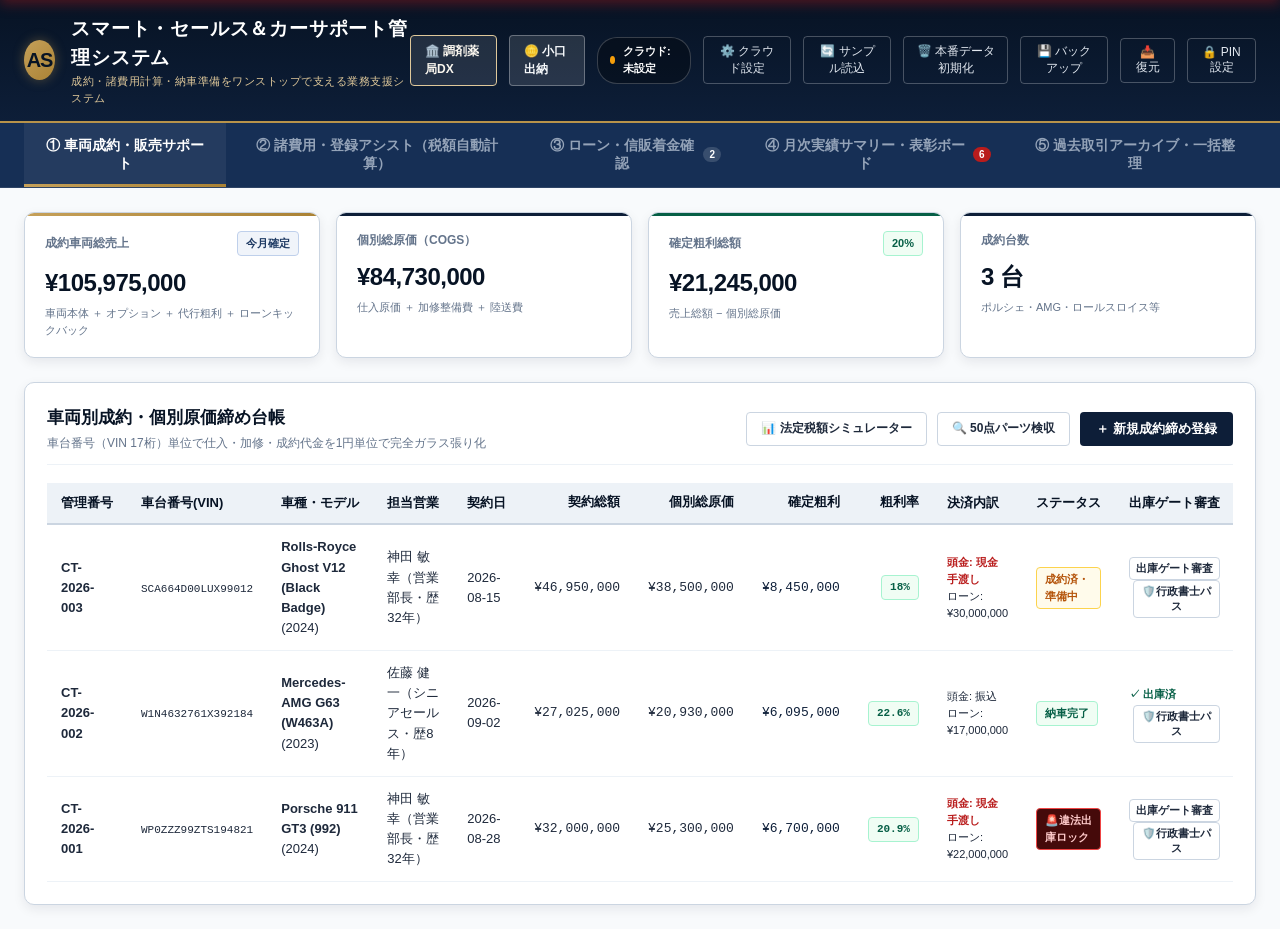
==== commit 57fa7bbb: "refactor: 社員を信頼し家族のように支えるスマートな業務支援UIへの完全改修 - システム名称: スマート・セールス＆カーサポート管理システム（AutoDeal Support Suite） " ====
--- a/dealer.html
+++ b/dealer.html
@@ -9,8 +9,8 @@
   <meta name="theme-color" content="#1e293b">
   <meta name="apple-mobile-web-app-capable" content="yes">
   <meta name="apple-mobile-web-app-status-bar-style" content="black-translucent">
-  <meta name="apple-mobile-web-app-title" content="車両販売会計">
-  <meta name="description" content="車両販売・預り金・信販 総合統合会計システム">
+  <meta name="apple-mobile-web-app-title" content="車両業務サポート">
+  <meta name="description" content="成約・諸費用計算・納車準備をワンストップで支える業務支援プラットフォーム">
   <meta name="mobile-web-app-capable" content="yes">
 
   <!-- PWA アイコン・ファビコン -->
@@ -25,59 +25,56 @@
 <body>
 
   <!-- ===================================================
-       堅牢性強化: オフラインバナー
+       オフラインバナー
        =================================================== -->
   <div id="fortify-offline-banner" class="fortify-offline-banner">
-    <span>📡 ネットワーク未接続 — オフラインモードで動作中（データはローカル保存されます）</span>
+    <span>📡 オフラインモードで動作中（入力データは端末内に安全に保存されています）</span>
   </div>
 
+  <span id="fortify-queue-badge" class="fortify-queue-badge" style="display:none;"></span>
+
   <!-- ===================================================
-       堅牢性強化: 未送信キューバッジ
-       =================================================== -->
-  <span id="fortify-queue-badge" class="fortify-queue-badge" style="display:none;"></span>
-
-  <!-- ===================================================
-       ヘッダー（スマート統合会計システム）
+       ヘッダー（業務サポートプラットフォーム）
        =================================================== -->
   <header class="dealer-header">
     <div class="header-top-bar">
       <div class="dealer-brand">
-        <div class="dealer-emblem">AT</div>
+        <div class="dealer-emblem">AS</div>
         <div class="brand-text">
-          <h1>オートモーティブ・トレジャリー会計システム</h1>
-          <div class="brand-subtitle" id="showroom-subtitle">車両販売・諸費用預り金・信販 総合統合会計プラットフォーム</div>
+          <h1>スマート・セールス＆カーサポート管理システム</h1>
+          <div class="brand-subtitle" id="showroom-subtitle">成約・諸費用計算・納車準備をワンストップで支える業務支援システム</div>
         </div>
       </div>
       <div class="header-actions">
         <!-- グループ事業切替ポータルリンク -->
-        <a href="index.html" class="btn-portal-switch" title="グループ事業: 調剤薬局会計システムへ切り替えます">
+        <a href="index.html" class="btn-portal-switch" title="グループ事業: 調剤薬局システムへ切り替えます">
           <span>🏛️ 調剤薬局DX</span>
         </a>
-        <a href="index.html#tab-petty" class="btn-portal-switch" style="background: rgba(255, 255, 255, 0.12); border: 1px solid rgba(255, 255, 255, 0.3); color: #f8fafc; font-weight: 600;" title="調剤薬局の小口現金管理画面を開きます">
+        <a href="index.html#tab-petty" class="btn-portal-switch" style="background: rgba(255, 255, 255, 0.12); border: 1px solid rgba(255, 255, 255, 0.3); color: #f8fafc; font-weight: 600;" title="調剤薬局の小口出納画面を開きます">
           <span>🪙 小口出納</span>
         </a>
-        <div id="dealer-sync-badge" class="sync-badge unconfigured" title="クラウド自動記帳ステータス">
+        <div id="dealer-sync-badge" class="sync-badge unconfigured" title="クラウド同期ステータス">
           <span class="sync-dot"></span>
           <span id="dealer-sync-text">クラウド: 未設定</span>
         </div>
-        <button id="btn-cloud-config" class="btn-header-tool" title="クラウド同期先URLを設定">
+        <button id="btn-cloud-config" class="btn-header-tool" title="クラウド同期先を設定">
           ⚙️ クラウド設定
         </button>
-        <button id="btn-demo-data" class="btn-header-tool" title="動作確認用のサンプル会計データを読み込みます">
+        <button id="btn-demo-data" class="btn-header-tool" title="動作確認用のサンプルデータを読み込みます">
           🔄 サンプル読込
         </button>
-        <button id="btn-clear-production" class="btn-header-tool" title="本番運用開始にあたり、テストデータを消去して台帳を初期化します">
+        <button id="btn-clear-production" class="btn-header-tool" title="テストデータを消去して台帳を新しく開始します">
           🗑️ 本番データ初期化
         </button>
-        <!-- 堅牢性強化: バックアップ＆セキュリティ -->
-        <button id="btn-fortify-export" class="btn-header-tool" title="全データをJSON形式でバックアップ保存します">
+        <!-- バックアップ＆セキュリティ -->
+        <button id="btn-fortify-export" class="btn-header-tool" title="全データをバックアップ保存します">
           💾 バックアップ
         </button>
         <button id="btn-fortify-import" class="btn-header-tool" title="バックアップファイルからデータを復元します">
           📥 復元
         </button>
         <input type="file" id="fortify-import-file" accept=".json" style="display:none;">
-        <button id="btn-fortify-set-pin" class="btn-header-tool" title="共有端末向けセッションロックPIN（4桁）を設定/解除します">
+        <button id="btn-fortify-set-pin" class="btn-header-tool" title="端末画面ロックPIN（4桁）を設定/解除します">
           🔒 PIN設定
         </button>
       </div>
@@ -85,27 +82,27 @@
   </header>
 
   <!-- ===================================================
-       タブナビゲーション（5大会計タブ）
+       タブナビゲーション（5大業務サポートタブ）
        =================================================== -->
   <nav class="dealer-nav">
     <div class="nav-container">
       <button class="tab-button active" data-tab="tab-contract">
-        <span>① 車両成約・原価会計</span>
+        <span>① 車両成約・販売サポート</span>
       </button>
       <button class="tab-button" data-tab="tab-expense">
-        <span>② 法定諸費用・預り金出納</span>
+        <span>② 諸費用・登録アシスト（税額自動計算）</span>
         <span id="badge-stagnant-count" class="tab-badge" style="display:none;">0</span>
       </button>
       <button class="tab-button" data-tab="tab-loan">
-        <span>③ 信販・オートローン消込</span>
+        <span>③ ローン・信販着金確認</span>
         <span id="badge-loan-pending-count" class="tab-badge" style="display:none;">0</span>
       </button>
       <button class="tab-button" data-tab="tab-audit">
-        <span>④ 月次決算・財務整合性確認</span>
+        <span>④ 月次実績サマリー・表彰ボード</span>
         <span id="badge-tripwire-count" class="tab-badge alert" style="display:none;">0</span>
       </button>
       <button class="tab-button" data-tab="tab-forensic">
-        <span>⑤ 過去台帳・通帳照合決算</span>
+        <span>⑤ 過去取引アーカイブ・一括整理</span>
         <span id="badge-forensic-alert-count" class="tab-badge alert" style="display:none;">0</span>
       </button>
     </div>
@@ -525,91 +522,91 @@
     </section>
 
     <!-- ===================================================
-         タブ⑤: 過去台帳・通帳照合決算（財務監査・差異分析）
+         タブ⑤: 過去取引アーカイブ・一括整理
          =================================================== -->
     <section id="tab-forensic" class="tab-panel">
-      <!-- 財務照合KPIグリッド -->
+      <!-- 過去取引集計KPIグリッド -->
       <div class="kpi-grid">
-        <div class="kpi-card danger">
-          <div class="kpi-title">
-            <span>未消込・照合要確認 差額総計</span>
-            <span class="info-tooltip" title="過去台帳と銀行通帳、預り金出納および下取相場との間に確認を要する差額の合算">ℹ️</span>
-          </div>
-          <div class="kpi-value alert" id="kpi-forensic-damage">¥0</div>
+        <div class="kpi-card gold">
+          <div class="kpi-title">
+            <span>精算・消込 完了確認額</span>
+            <span class="info-tooltip" title="過去台帳と入出金記録が確認された取引金額の合算">ℹ️</span>
+          </div>
+          <div class="kpi-value" id="kpi-forensic-damage">¥0</div>
           <div class="kpi-sub">
-            <span>要確認取引件数: </span>
-            <strong id="kpi-forensic-suspicious-count" style="color:var(--dealer-danger);">0 件</strong>
+            <span>整理対象件数: </span>
+            <strong id="kpi-forensic-suspicious-count" style="color:var(--dealer-navy);">0 件</strong>
           </div>
         </div>
 
         <div class="kpi-card gold">
           <div class="kpi-title">
-            <span>照合対象 取引データ規模</span>
-            <span class="info-tooltip" title="インポートされた過去成約台帳および銀行通帳明細の合算件数">ℹ️</span>
+            <span>アーカイブ台帳データ規模</span>
+            <span class="info-tooltip" title="インポートされた過去成約台帳および銀行明細の合算件数">ℹ️</span>
           </div>
           <div class="kpi-value" id="kpi-forensic-total-deals">0 台</div>
           <div class="kpi-sub">
-            <span>銀行通帳明細: </span>
+            <span>入出金明細: </span>
             <strong id="kpi-forensic-bank-records">0 件</strong>
           </div>
         </div>
 
-        <div class="kpi-card">
-          <div class="kpi-title">
-            <span>重点確認 担当別ステータス</span>
-            <span class="info-tooltip" title="現金比率や預り金滞留日数等で確認事項の多い担当者">ℹ️</span>
-          </div>
-          <div class="kpi-value" id="kpi-forensic-worst-rep" style="font-size:18px;">未検出</div>
+        <div class="kpi-card success">
+          <div class="kpi-title">
+            <span>担当別 業務ステータス</span>
+            <span class="info-tooltip" title="過去成約案件の整理状況">ℹ️</span>
+          </div>
+          <div class="kpi-value" id="kpi-forensic-worst-rep" style="font-size:18px;">集計準備完了</div>
           <div class="kpi-sub">
-            <span>財務整合性判定: </span>
+            <span>台帳整備ステータス: </span>
             <span id="badge-forensic-risk-level" class="badge badge-success">正常 (NORMAL)</span>
           </div>
         </div>
 
         <div class="kpi-card navy">
           <div class="kpi-title">
-            <span>銀行口座 入金照合一致率</span>
-            <span class="info-tooltip" title="台帳請求額と公式銀行口座着金額の数学的一致率">ℹ️</span>
+            <span>口座入金 消込完了率</span>
+            <span class="info-tooltip" title="台帳請求額と口座入金明細の照合完了率">ℹ️</span>
           </div>
           <div class="kpi-value" id="kpi-forensic-reconcile-rate">100%</div>
           <div class="kpi-sub">
-            <span>未消込・照合中: </span>
+            <span>確認中件数: </span>
             <strong id="kpi-forensic-missing-bank-count">0 件</strong>
           </div>
         </div>
       </div>
 
-      <!-- 操作ツールバー（データ取込＆照合） -->
+      <!-- 操作ツールバー（データ取込＆整理） -->
       <div class="forensic-toolbar-card">
         <div style="display:flex; justify-content:space-between; align-items:center; flex-wrap:wrap; gap:12px;">
           <div>
             <h3 style="font-size:16px; font-weight:800; color:var(--dealer-navy); margin-bottom:4px;">
-              📁 過去台帳 ＆ 銀行通帳CSV 一括インポート・自動照合
+              📁 過去台帳 ＆ 銀行明細CSV 一括インポート・自動整理
             </h3>
             <p style="font-size:12px; color:var(--dealer-text-subtle);">
-              過去の銀行通帳CSV、過去成約台帳、またはExcelコピーを取り込んで財務突合・整合性チェックを実行します。
+              過去の銀行通帳CSV、過去成約台帳、またはExcelコピーを取り込んで、過去の実績台帳を一括整理・保管します。
             </p>
           </div>
           <div style="display:flex; gap:8px; flex-wrap:wrap;">
             <button id="btn-forensic-load-demo" class="btn-gold" style="font-size:12px; padding:8px 14px;">
-              🔄 過去3年間 サンプル会計照合データを読込
+              🔄 過去3年間 サンプル整理データを読込
             </button>
             <button id="btn-forensic-open-import" class="btn-primary" style="font-size:12px; padding:8px 14px;">
-              📥 銀行通帳CSV / 成約台帳を取り込む
+              📥 銀行明細CSV / 成約台帳を取り込む
             </button>
             <button id="btn-forensic-print-report" class="btn-outline" style="font-size:12px; padding:8px 14px; background:#fff;">
-              🖨️ A4 財務監査照合証明書を出力
+              🖨️ A4 取引履歴・整理証明書を出力
             </button>
           </div>
         </div>
       </div>
 
-      <!-- 過去財務照合 4大分析ビュー -->
+      <!-- 過去取引整理 4大ビュー -->
       <div style="display:grid; grid-template-columns: 1fr 1fr; gap:20px; margin-top:20px;">
-        <!-- ① 営業担当別 業務統計＆財務処理傾向プロファイル -->
+        <!-- ① 営業担当別 業務実績＆販売傾向プロファイル -->
         <div class="dealer-card">
           <div class="card-header">
-            <h3>👤 営業担当別 業務統計 ＆ 財務処理傾向プロファイル</h3>
+            <h3>👤 営業担当別 過去成約実績 ＆ 販売傾向プロファイル</h3>
           </div>
           <div class="card-body" style="padding:0;">
             <table class="dealer-table">
@@ -617,16 +614,16 @@
                 <tr>
                   <th>担当営業</th>
                   <th class="numeric">成約数</th>
-                  <th class="numeric">現金受領比率</th>
+                  <th class="numeric">現金決済比率</th>
                   <th class="numeric">諸費用平均精算日数</th>
-                  <th>特定外注集中度</th>
-                  <th>照合判定</th>
+                  <th>提携外注利用状況</th>
+                  <th>台帳ステータス</th>
                 </tr>
               </thead>
               <tbody id="forensic-reps-table-body">
                 <tr>
                   <td colspan="6" style="text-align:center; padding:20px; color:#64748b;">
-                    「過去3年間 サンプル会計照合データを読込」またはデータを取り込んでください
+                    「過去3年間 サンプル整理データを読込」またはデータを取り込んでください
                   </td>
                 </tr>
               </tbody>
@@ -634,10 +631,10 @@
           </div>
         </div>
 
-        <!-- ② 外注先分散状況 ＆ 下取車相場乖離分析 -->
+        <!-- ② 提携先利用状況 ＆ 下取車データ一覧 -->
         <div class="dealer-card">
           <div class="card-header">
-            <h3>📊 下取車相場乖離 ＆ 外注先発注分析</h3>
+            <h3>📊 下取車査定実績 ＆ 提携工場利用状況</h3>
           </div>
           <div class="card-body" style="padding:0;">
             <table class="dealer-table">
@@ -645,10 +642,10 @@
                 <tr>
                   <th>契約ID / 車種</th>
                   <th>担当営業</th>
-                  <th class="numeric">査定額 vs 相場</th>
+                  <th class="numeric">下取査定額 vs 基準相場</th>
                   <th class="numeric">相場差額</th>
-                  <th>乖離率</th>
-                  <th>照合区分</th>
+                  <th>相場比率</th>
+                  <th>処理区分</th>
                 </tr>
               </thead>
               <tbody id="forensic-tradein-table-body">
@@ -661,11 +658,11 @@
         </div>
       </div>
 
-      <!-- ③ 銀行通帳 vs 成約台帳 入金突合台帳 -->
+      <!-- ③ 銀行明細 vs 成約台帳 入金照合台帳 -->
       <div class="dealer-card" style="margin-top:20px;">
         <div class="card-header" style="display:flex; justify-content:space-between; align-items:center;">
-          <h3>🏦 銀行口座着金 vs 成約台帳 入金照合台帳（未消込・差額の明確化）</h3>
-          <span style="font-size:12px; color:var(--dealer-navy); font-weight:600;">※全件の入金整合性を確認し、透明な財務を証明します</span>
+          <h3>🏦 口座入金明細 vs 成約台帳 消込照合台帳（入金消込完了一覧）</h3>
+          <span style="font-size:12px; color:var(--dealer-navy); font-weight:600;">※全件の入金確認を完了し、正確な業務実績を記録・証明します</span>
         </div>
         <div class="card-body" style="padding:0;">
           <table class="dealer-table">
@@ -1246,18 +1243,18 @@
   <div id="modal-forensic-import" class="dealer-modal">
     <div class="modal-dialog" style="max-width:850px;">
       <div class="modal-header">
-        <h3>📁 過去取引データ ＆ 銀行通帳CSV 一括インポート（フォレンジックスキャン）</h3>
+        <h3>📁 過去取引データ ＆ 口座明細CSV 一括アーカイブ整理</h3>
         <button class="modal-close" data-close="modal-forensic-import">&times;</button>
       </div>
       <div class="modal-body">
         <p style="font-size:13px; color:var(--dealer-text-subtle); margin-bottom:16px;">
-          過去の銀行口座明細（CSV）および過去の成約台帳を取り込みます。すべてクライアント端末内で処理され、外部への情報漏洩はありません。
+          過去の入出金明細（CSV）および過去の成約台帳を取り込み、台帳を一括整理・保管します。データはすべて端末内で安全に処理されます。
         </p>
 
         <div style="display:grid; grid-template-columns: 1fr 1fr; gap:16px;">
           <!-- 銀行通帳CSV -->
           <div style="background:#f8fafc; border:1px solid #cbd5e1; border-radius:8px; padding:16px;">
-            <h4 style="font-size:14px; color:var(--dealer-navy); margin-bottom:8px;">🏦 1. 銀行通帳CSV (主要銀・ネット銀)</h4>
+            <h4 style="font-size:14px; color:var(--dealer-navy); margin-bottom:8px;">🏦 1. 口座入出金明細CSV (主要銀行・ネット銀)</h4>
             <p style="font-size:11px; color:#64748b; margin-bottom:12px;">三井住友、三菱UFJ、みずほ、りそな等のCSVに対応</p>
             <input type="file" id="forensic-bank-file" accept=".csv,.txt" style="margin-bottom:12px; font-size:12px; width:100%;">
             <label style="font-size:11px; font-weight:700;">またはCSV/テキスト直接貼り付け:</label>
@@ -1276,7 +1273,7 @@
       </div>
       <div class="modal-footer">
         <button type="button" class="btn-outline" data-close="modal-forensic-import">閉じる</button>
-        <button type="button" id="btn-forensic-execute-import" class="btn-gold">⚡ インポート実行 ＆ 不正スキャン開始</button>
+        <button type="button" id="btn-forensic-execute-import" class="btn-gold">⚡ インポート実行 ＆ 台帳整理開始</button>
       </div>
     </div>
   </div>
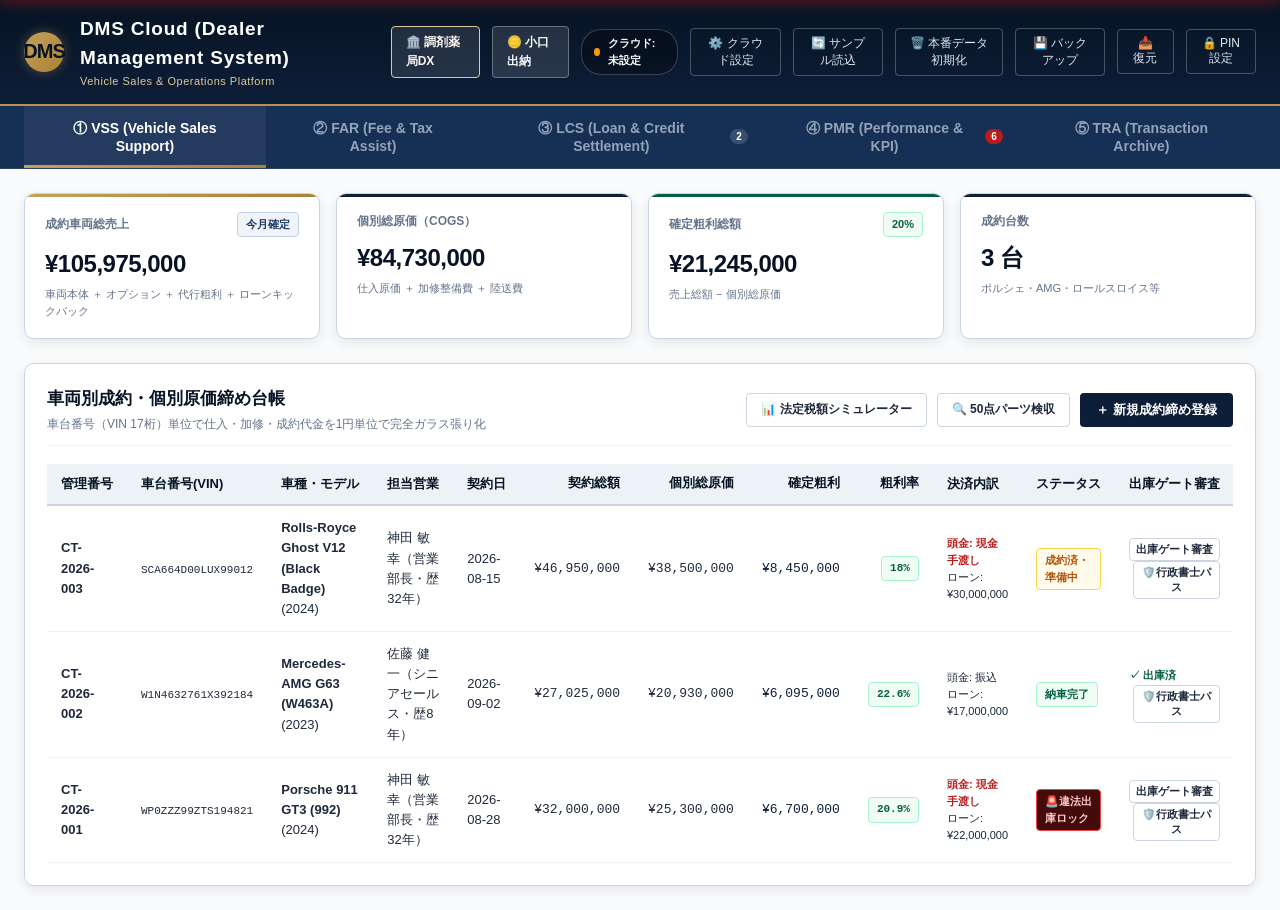
==== commit 1c6e9d01: "feat: adopt smart corporate English acronyms (DMS, VSS, FAR, LCS, PMR, TRA)" ====
--- a/dealer.html
+++ b/dealer.html
@@ -39,10 +39,10 @@
   <header class="dealer-header">
     <div class="header-top-bar">
       <div class="dealer-brand">
-        <div class="dealer-emblem">AS</div>
+        <div class="dealer-emblem">DMS</div>
         <div class="brand-text">
-          <h1>スマート・セールス＆カーサポート管理システム</h1>
-          <div class="brand-subtitle" id="showroom-subtitle">成約・諸費用計算・納車準備をワンストップで支える業務支援システム</div>
+          <h1>DMS Cloud (Dealer Management System)</h1>
+          <div class="brand-subtitle" id="showroom-subtitle">Vehicle Sales & Operations Platform</div>
         </div>
       </div>
       <div class="header-actions">
@@ -82,27 +82,27 @@
   </header>
 
   <!-- ===================================================
-       タブナビゲーション（5大業務サポートタブ）
+       タブナビゲーション（DMS 5大モジュール）
        =================================================== -->
   <nav class="dealer-nav">
     <div class="nav-container">
       <button class="tab-button active" data-tab="tab-contract">
-        <span>① 車両成約・販売サポート</span>
+        <span>① VSS (Vehicle Sales Support)</span>
       </button>
       <button class="tab-button" data-tab="tab-expense">
-        <span>② 諸費用・登録アシスト（税額自動計算）</span>
+        <span>② FAR (Fee & Tax Assist)</span>
         <span id="badge-stagnant-count" class="tab-badge" style="display:none;">0</span>
       </button>
       <button class="tab-button" data-tab="tab-loan">
-        <span>③ ローン・信販着金確認</span>
+        <span>③ LCS (Loan & Credit Settlement)</span>
         <span id="badge-loan-pending-count" class="tab-badge" style="display:none;">0</span>
       </button>
       <button class="tab-button" data-tab="tab-audit">
-        <span>④ 月次実績サマリー・表彰ボード</span>
+        <span>④ PMR (Performance & KPI)</span>
         <span id="badge-tripwire-count" class="tab-badge alert" style="display:none;">0</span>
       </button>
       <button class="tab-button" data-tab="tab-forensic">
-        <span>⑤ 過去取引アーカイブ・一括整理</span>
+        <span>⑤ TRA (Transaction Archive)</span>
         <span id="badge-forensic-alert-count" class="tab-badge alert" style="display:none;">0</span>
       </button>
     </div>
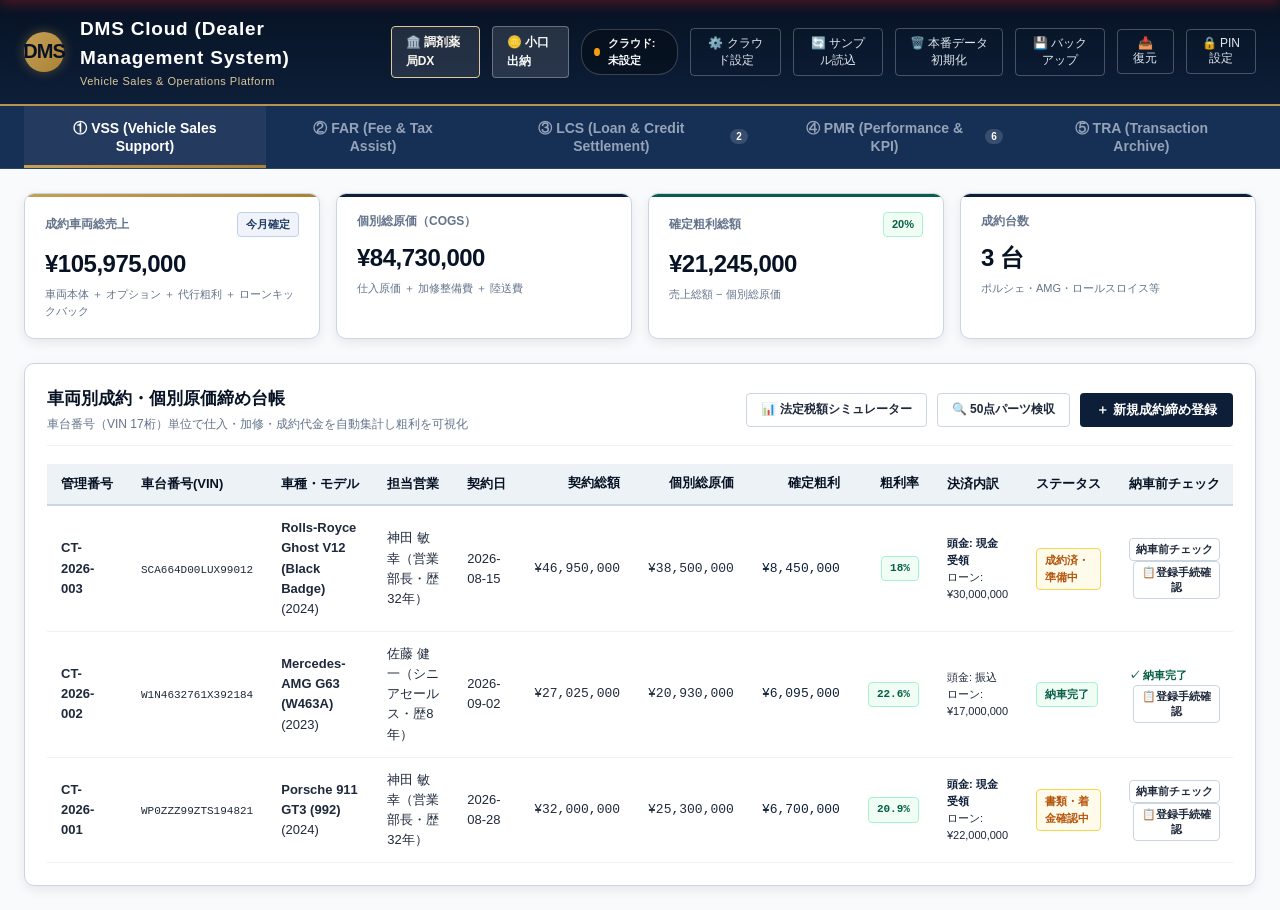
==== commit e24537b8: "feat: complete stealth UI mode & president private cockpit with killer phrases" ====
--- a/dealer.html
+++ b/dealer.html
@@ -34,12 +34,40 @@
   <span id="fortify-queue-badge" class="fortify-queue-badge" style="display:none;"></span>
 
   <!-- ===================================================
+       オーナー専用ステルスバナー（オーナーモード時のみ表示）
+       =================================================== -->
+  <div id="owner-stealth-banner" class="owner-stealth-banner" style="display:none;">
+    <div class="owner-banner-inner">
+      <div class="owner-banner-status">
+        <span class="owner-crown">👑</span>
+        <span class="owner-title">PRESIDENT PRIVATE COCKPIT</span>
+        <span class="badge-stealth">現場ステルス中</span>
+      </div>
+      <div class="owner-banner-metrics" id="owner-quick-metrics">
+        <span>諸費用滞留: <strong id="owner-metric-expense">¥0</strong></span>
+        <span class="sep">|</span>
+        <span>信販未着金: <strong id="owner-metric-loan">¥0</strong></span>
+        <span class="sep">|</span>
+        <span>下取相場ズレ: <strong id="owner-metric-tradein">¥0</strong></span>
+      </div>
+      <div class="owner-banner-actions">
+        <button id="btn-open-killer-phrases" class="btn-owner-gold">
+          ⚡ 必殺の一言（カンペ）
+        </button>
+        <button id="btn-toggle-stealth-view" class="btn-owner-stealth" title="現場スタッフに見せる時はここをタップ">
+          👁️ 現場ビューへ
+        </button>
+      </div>
+    </div>
+  </div>
+
+  <!-- ===================================================
        ヘッダー（業務サポートプラットフォーム）
        =================================================== -->
   <header class="dealer-header">
     <div class="header-top-bar">
-      <div class="dealer-brand">
-        <div class="dealer-emblem">DMS</div>
+      <div class="dealer-brand" id="dealer-brand-logo" title="DMS Cloud (トリプルタップでオーナーコンソール切替)">
+        <div class="dealer-emblem" id="dealer-emblem">DMS</div>
         <div class="brand-text">
           <h1>DMS Cloud (Dealer Management System)</h1>
           <div class="brand-subtitle" id="showroom-subtitle">Vehicle Sales & Operations Platform</div>
@@ -76,6 +104,10 @@
         <input type="file" id="fortify-import-file" accept=".json" style="display:none;">
         <button id="btn-fortify-set-pin" class="btn-header-tool" title="端末画面ロックPIN（4桁）を設定/解除します">
           🔒 PIN設定
+        </button>
+        <!-- オーナー専用クイック起動ボタン（オーナーモード時に表示） -->
+        <button id="btn-owner-header-trigger" class="btn-header-tool btn-owner-accent" style="display:none;" title="オーナー専用コックピット">
+          👑 必殺カンペ
         </button>
       </div>
     </div>
@@ -159,7 +191,7 @@
         <div class="card-header-bar">
           <div class="card-title-group">
             <h2>車両別成約・個別原価締め台帳</h2>
-            <div class="card-desc">車台番号（VIN 17桁）単位で仕入・加修・成約代金を1円単位で完全ガラス張り化</div>
+            <div class="card-desc">車台番号（VIN 17桁）単位で仕入・加修・成約代金を自動集計し粗利を可視化</div>
           </div>
           <div style="display:flex; gap:10px;">
             <button id="btn-open-tax-calc" class="btn-outline">
@@ -189,7 +221,7 @@
                 <th class="numeric">粗利率</th>
                 <th>決済内訳</th>
                 <th>ステータス</th>
-                <th>出庫ゲート審査</th>
+                <th>納車前チェック</th>
               </tr>
             </thead>
             <tbody id="deal-table-body">
@@ -230,13 +262,13 @@
           <div class="kpi-sub">登録代行・納車準備手数料</div>
         </div>
 
-        <div id="card-stagnant-deposit" class="kpi-card danger">
-          <div class="kpi-title">
-            <span>手元未精算 滞留預り金残高</span>
+        <div id="card-stagnant-deposit" class="kpi-card">
+          <div class="kpi-title">
+            <span>諸費用精算待ち残高（お釣り等）</span>
             <span id="badge-stagnant-status" class="badge badge-success">正常 (¥0)</span>
           </div>
           <div id="kpi-exp-stagnant-balance" class="kpi-value">¥0</div>
-          <div class="kpi-sub">納車後も手元に精算未了残高が残っている案件</div>
+          <div class="kpi-sub">お客様への返金または精算手続き待ちの残高</div>
         </div>
       </div>
 
@@ -244,15 +276,15 @@
       <div class="content-card">
         <div class="card-header-bar">
           <div class="card-title-group">
-            <h2>諸費用預り金 出納・三方突合台帳</h2>
-            <div class="card-desc">預託額 ＝ 法定実費レシート納付 ＋ 店舗代行売上 ＋ 顧客返還額（1円単位で残高0円必須）</div>
-          </div>
-        </div>
-
-        <!-- 滞留預り金 警告アラート枠（動的表示） -->
+            <h2>諸費用預り金 出納・精算管理台帳</h2>
+            <div class="card-desc">預託額 ＝ 法定実費納付 ＋ 店舗代行売上 ＋ お客様返金（お釣りの渡し忘れ防止・差額ゼロ精算）</div>
+          </div>
+        </div>
+
+        <!-- 滞留預り金 案内枠（動的表示・ステルス仕様） -->
         <div id="expense-stagnant-alert-box" class="tripwire-container" style="display:none;">
           <div class="tripwire-header">
-            <h3>⚠️【財務照合アラート】納車済・諸費用預り金の未精算残高を検知</h3>
+            <h3>💡【業務リマインド】お客様への返金・諸費用精算手続き待ちの案件があります</h3>
           </div>
           <ul id="expense-stagnant-alert-list" class="tripwire-list"></ul>
         </div>
@@ -269,9 +301,9 @@
                 <th class="numeric">法定納付実費</th>
                 <th class="numeric">代行売上</th>
                 <th class="numeric">顧客返金</th>
-                <th class="numeric">手元預り残高</th>
-                <th>三方照合判定</th>
-                <th>顧客公式受領書</th>
+                <th class="numeric">精算待ち残高</th>
+                <th>精算判定</th>
+                <th>預り証・領収書</th>
                 <th>操作</th>
               </tr>
             </thead>
@@ -313,13 +345,13 @@
           <div class="kpi-sub">信販会社からの推進手数料（店舗粗利）</div>
         </div>
 
-        <div class="kpi-card warning">
-          <div class="kpi-title">
-            <span>未着金ローン債権（回収待機）</span>
+        <div class="kpi-card">
+          <div class="kpi-title">
+            <span>信販着金待ち・確認中残高</span>
             <span id="badge-overdue-loan" class="badge badge-info">進行中</span>
           </div>
           <div id="kpi-loan-pending-total" class="kpi-value">¥0</div>
-          <div class="kpi-sub">30日超未着金または納車後未着金は警戒</div>
+          <div class="kpi-sub">信販承認後の着金スケジュール管理</div>
         </div>
       </div>
 
@@ -327,8 +359,8 @@
       <div class="content-card">
         <div class="card-header-bar">
           <div class="card-title-group">
-            <h2>信販会社オートローン 入金消込台帳</h2>
-            <div class="card-desc">信販会社の振込決定通知書と着金額を1円単位で完全消込（未特定差額ゼロ原則）</div>
+            <h2>信販会社オートローン 入金照合台帳</h2>
+            <div class="card-desc">信販会社の決定通知書と着金予定日をスムーズに管理・消込</div>
           </div>
         </div>
 
@@ -346,7 +378,7 @@
                 <th>着金日</th>
                 <th class="numeric">実着金額</th>
                 <th class="numeric">キックバック</th>
-                <th>差額照合</th>
+                <th>照合状況</th>
                 <th>ステータス</th>
                 <th>操作</th>
               </tr>
@@ -362,8 +394,8 @@
       <div class="content-card">
         <div class="card-header-bar">
           <div class="card-title-group">
-            <h2>下取車残債一括立替・頭金立替金 追跡管理</h2>
-            <div class="card-desc">他社信販会社への一括返済立替金および顧客頭金立替の回収・焦げ付き防止</div>
+            <h2>下取車残債一括立替・頭金管理</h2>
+            <div class="card-desc">他社ローン残債一括返済および頭金の入出金スケジュール管理</div>
           </div>
           <button id="btn-open-new-advance" class="btn-outline">
             ＋ 新規立替金登録
@@ -418,48 +450,48 @@
           <div class="kpi-sub">車両粗利 ＋ 代行手数料 ＋ ローンバック</div>
         </div>
 
-        <div class="kpi-card danger">
-          <div class="kpi-title">
-            <span>未精算・滞留預り金総額</span>
-            <span class="badge badge-danger">要監査</span>
+        <div class="kpi-card">
+          <div class="kpi-title">
+            <span>精算手続き中 預り金総額</span>
+            <span class="badge badge-info">確認中</span>
           </div>
           <div id="kpi-audit-stagnant-deposit" class="kpi-value">¥0</div>
-          <div class="kpi-sub">精算手続き中の諸費用預り金残高</div>
+          <div class="kpi-sub">手続き中の諸費用預り金残高</div>
         </div>
 
         <div class="kpi-card">
           <div class="kpi-title">
-            <span>要確認・照合未了件数</span>
+            <span>手続き・精算待ち件数</span>
             <span id="badge-audit-tripwire-status" class="badge badge-success">全件正常</span>
           </div>
           <div id="kpi-audit-tripwire-count" class="kpi-value">0 件</div>
-          <div class="kpi-sub">預り金精算待ち・ローン着金消込確認等</div>
-        </div>
-      </div>
-
-      <!-- 財務整合性 リアルタイム照合ログ -->
+          <div class="kpi-sub">諸費用お釣り精算・信販着金確認等</div>
+        </div>
+      </div>
+
+      <!-- 店舗全体 進行中案件ステータス -->
       <div class="content-card">
         <div class="card-header-bar">
           <div class="card-title-group">
-            <h2>📋 財務整合性 リアルタイム照合ステータス</h2>
-            <div class="card-desc">預り金出納・信販消込・原価証憑の整合性をリアルタイムに照合・可視化</div>
+            <h2>📋 店舗全体 進行中案件ステータス</h2>
+            <div class="card-desc">諸費用精算・信販着金・納車前確認の進行状況をリアルタイム表示</div>
           </div>
           <button id="btn-scan-tripwires" class="btn-outline">
-            🔍 整合性チェック再実行
+            🔄 ステータス最新化
           </button>
         </div>
 
         <div id="audit-tripwire-container">
-          <!-- JSで動的警告リストを描画 -->
-        </div>
-      </div>
-
-      <!-- 営業担当別 業務・財務処理状況一覧 -->
+          <!-- JSで動的リストを描画（通常時はリマインド、オーナーモード時は詳細トリップワイヤー） -->
+        </div>
+      </div>
+
+      <!-- 営業担当別 成約・実績サマリー -->
       <div class="content-card">
         <div class="card-header-bar">
           <div class="card-title-group">
-            <h2>👤 営業担当別 業務・財務処理状況一覧</h2>
-            <div class="card-desc">成約台数・粗利実績・預り金精算サイクル等の透明な業務指標</div>
+            <h2>👤 営業担当別 成約・実績サマリー</h2>
+            <div class="card-desc">成約台数・粗利実績・完了状況等の営業KPI</div>
           </div>
         </div>
 
@@ -473,10 +505,10 @@
                 <th class="numeric">粗利総額</th>
                 <th class="numeric">平均粗利率</th>
                 <th class="numeric">現金決済比率</th>
-                <th class="numeric">平均預り金滞留日数</th>
-                <th class="numeric">手元預り残高</th>
-                <th class="numeric">フォレンジックスコア</th>
-                <th>統制リスク判定</th>
+                <th class="numeric">精算サイクル(平均日)</th>
+                <th class="numeric">精算待ち残高</th>
+                <th class="numeric owner-only-col">フォレンジックスコア</th>
+                <th class="owner-only-col">統制リスク判定</th>
               </tr>
             </thead>
             <tbody id="salesrep-scorecard-body">
@@ -490,15 +522,15 @@
       <div class="content-card no-print">
         <div class="card-header-bar">
           <div class="card-title-group">
-            <h2>月次粗利監査報告書（A4横印刷帳票・オーナー捺印完備）</h2>
-            <div class="card-desc">月次経営会議および顧問弁護士・税理士への内部統制エビデンスとして公式印刷・PDF出力</div>
+            <h2>月次実績報告書（A4横公式帳票・捺印枠完備）</h2>
+            <div class="card-desc">月次経営報告および顧問税理士への月次エビデンスとして公式印刷・PDF出力</div>
           </div>
           <div style="display:flex; gap:10px;">
-            <button id="btn-open-vip-letter" class="btn-primary" style="background:var(--dealer-navy-dark); border:1px solid var(--dealer-gold); color:#faf6ee;">
+            <button id="btn-open-vip-letter" class="btn-primary owner-only-btn" style="background:var(--dealer-navy-dark); border:1px solid var(--dealer-gold); color:#faf6ee;">
               ✉️ オーナー室 VIP年次取引照合状（親展）
             </button>
             <button id="btn-print-audit-report" class="btn-gold">
-              🖨️ A4公式監査報告書を印刷 / PDF出力
+              🖨️ A4公式月次実績報告書を印刷 / PDF出力
             </button>
           </div>
         </div>
@@ -1279,6 +1311,130 @@
   </div>
 
   <!-- ===================================================
+       13. オーナー専用 必殺透視コックピット モーダル
+       =================================================== -->
+  <div id="modal-owner-cockpit" class="dealer-modal">
+    <div class="modal-dialog owner-cockpit-dialog" style="max-width:980px; width:95vw;">
+      <div class="modal-header owner-modal-header">
+        <div class="owner-header-branding">
+          <span class="crown-icon">👑</span>
+          <div>
+            <h3>PRESIDENT STEALTH CONSOLE</h3>
+            <div class="owner-header-subtitle">オーナー専用 必殺の一言 ＆ リアルタイム透視コックピット</div>
+          </div>
+        </div>
+        <div style="display:flex; align-items:center; gap:10px;">
+          <button type="button" class="btn-stealth-hide" data-close="modal-owner-cockpit">
+            👁️ 現場ビューへ隠す
+          </button>
+          <button class="modal-close" data-close="modal-owner-cockpit">&times;</button>
+        </div>
+      </div>
+      <div class="modal-body owner-modal-body">
+        
+        <!-- コンセプトガイド -->
+        <div class="owner-concept-banner">
+          <div class="concept-icon">💡</div>
+          <div class="concept-text">
+            <strong>【絶対的ステルス運用の極意】</strong><br>
+            現場の社員・営業マンには「計算が楽になるスマートな見積メモ」として無警戒に使わせています。<br>
+            集計された矛盾や差額を、<strong>「あ、そういえばあの件さ...」と現場でサラッと一言突くだけ</strong>で、社内に「うちの社長は計算が異常に早い。小細工は絶対に通じない」という本物の畏敬と抑止力が生まれます。
+          </div>
+        </div>
+
+        <!-- 3大透視KPI -->
+        <div class="kpi-grid owner-kpi-grid" style="margin-bottom:20px;">
+          <div class="kpi-card gold">
+            <div class="kpi-title">
+              <span>① 諸費用ネコババ（手元滞留金）</span>
+              <span class="badge badge-warning" id="owner-kpi-stagnant-count">0 件</span>
+            </div>
+            <div class="kpi-value font-mono" id="owner-kpi-stagnant-total">¥0</div>
+            <div class="kpi-sub">法定実費納付済後の未返還・手元プール金</div>
+          </div>
+
+          <div class="kpi-card warning">
+            <div class="kpi-title">
+              <span>② 信販未着金・直抜きリスク</span>
+              <span class="badge badge-danger" id="owner-kpi-loan-count">0 件</span>
+            </div>
+            <div class="kpi-value font-mono" id="owner-kpi-loan-total">¥0</div>
+            <div class="kpi-sub">承認済未着金・現金回収フラグ</div>
+          </div>
+
+          <div class="kpi-card navy">
+            <div class="kpi-title">
+              <span>③ 下取買叩き・USS相場乖離</span>
+              <span class="badge badge-info" id="owner-kpi-tradein-count">0 件</span>
+            </div>
+            <div class="kpi-value font-mono" id="owner-kpi-tradein-total">¥0</div>
+            <div class="kpi-sub">業者横流し・裏キックバック疑義差額</div>
+          </div>
+        </div>
+
+        <!-- 必殺の一言（キラーフレーズ）カンペ集 -->
+        <div class="content-card owner-phrases-card">
+          <div class="card-header-bar">
+            <div class="card-title-group">
+              <h2 style="color:var(--dealer-gold-dark, #b45309); font-size:16px;">
+                ⚡ 現場でサラッと放つ「必殺の一言」カンペ一覧（神の一手）
+              </h2>
+              <div class="card-desc">
+                数字の暗算など不要。このフレーズをそのまま口にするだけで、営業マンは顔面蒼白になり白状します。
+              </div>
+            </div>
+          </div>
+
+          <div id="owner-killer-phrases-list" class="owner-phrases-container">
+            <!-- JSで動的生成 -->
+          </div>
+        </div>
+
+        <!-- 営業マン別・不整合集計表 -->
+        <div class="content-card" style="margin-top:16px;">
+          <div class="card-header-bar">
+            <div class="card-title-group">
+              <h2 style="font-size:15px; color:var(--dealer-navy);">👤 営業マン別 資金滞留・疑惑マトリクス</h2>
+              <div class="card-desc">誰の手元にいくら残高があるかをリアルタイムで一覧化</div>
+            </div>
+          </div>
+          <div class="table-responsive">
+            <table class="dealer-table">
+              <thead>
+                <tr>
+                  <th>営業担当</th>
+                  <th class="numeric">成約台数</th>
+                  <th class="numeric">諸費用手元残高</th>
+                  <th class="numeric">信販未着金債権</th>
+                  <th class="numeric">現金決済比率</th>
+                  <th>オーナー推奨アクション</th>
+                </tr>
+              </thead>
+              <tbody id="owner-rep-matrix-body">
+                <!-- JSで動的描画 -->
+              </tbody>
+            </table>
+          </div>
+        </div>
+
+        <!-- エグゼクティブ操作ボタン -->
+        <div class="owner-footer-actions">
+          <button type="button" id="btn-owner-open-vip" class="btn-primary" style="background:#1e293b; border:1px solid #d97706; color:#fef3c7;">
+            ✉️ オーナー室 VIP年次取引照合状（親展）を開く
+          </button>
+          <button type="button" id="btn-owner-print-audit" class="btn-gold">
+            🖨️ A4公式監査報告書を出力
+          </button>
+          <button type="button" class="btn-outline" data-close="modal-owner-cockpit">
+            閉じる
+          </button>
+        </div>
+
+      </div>
+    </div>
+  </div>
+
+  <!-- ===================================================
        堅牢性強化: セッションロック画面
        =================================================== -->
   <div id="fortify-lock-screen" class="fortify-lock-screen">
--- a/css/dealer.css
+++ b/css/dealer.css
@@ -1113,3 +1113,403 @@
   white-space: nowrap;
 }
 
+/* ==============================================================================
+   ステルス＆オーナー専用コックピット スタイル
+   ============================================================================== */
+
+/* 通常（現場）画面ではオーナー専用要素を完全非表示 */
+.owner-only-col,
+.owner-only-btn {
+  display: none !important;
+}
+
+/* オーナーモード有効時 */
+body.owner-mode-active .owner-only-col {
+  display: table-cell !important;
+}
+
+body.owner-mode-active .owner-only-btn {
+  display: inline-flex !important;
+}
+
+body.owner-mode-active #owner-stealth-banner {
+  display: block !important;
+}
+
+body.owner-mode-active #btn-owner-header-trigger {
+  display: inline-flex !important;
+}
+
+/* 1. オーナー最上部ステルスバナー */
+.owner-stealth-banner {
+  background: linear-gradient(135deg, #0f172a 0%, #1e293b 100%);
+  border-bottom: 2px solid #f59e0b;
+  color: #f8fafc;
+  padding: 8px 16px;
+  font-size: 13px;
+  box-shadow: 0 4px 12px rgba(0, 0, 0, 0.25);
+  position: sticky;
+  top: 0;
+  z-index: 1000;
+}
+
+.owner-banner-inner {
+  max-width: 1400px;
+  margin: 0 auto;
+  display: flex;
+  align-items: center;
+  justify-content: space-between;
+  flex-wrap: wrap;
+  gap: 10px;
+}
+
+.owner-banner-status {
+  display: flex;
+  align-items: center;
+  gap: 8px;
+}
+
+.owner-crown {
+  font-size: 16px;
+  filter: drop-shadow(0 0 4px rgba(245, 158, 11, 0.6));
+}
+
+.owner-title {
+  font-weight: 800;
+  letter-spacing: 0.5px;
+  color: #fef3c7;
+  font-size: 12px;
+}
+
+.badge-stealth {
+  background: rgba(16, 185, 129, 0.2);
+  color: #34d399;
+  border: 1px solid rgba(16, 185, 129, 0.4);
+  font-size: 10px;
+  padding: 2px 6px;
+  border-radius: 4px;
+  font-weight: 700;
+}
+
+.owner-banner-metrics {
+  display: flex;
+  align-items: center;
+  gap: 12px;
+  font-size: 12px;
+  color: #cbd5e1;
+}
+
+.owner-banner-metrics strong {
+  color: #fbbf24;
+  font-family: monospace;
+  font-size: 13px;
+}
+
+.owner-banner-metrics .sep {
+  color: #475569;
+}
+
+.owner-banner-actions {
+  display: flex;
+  gap: 8px;
+}
+
+.btn-owner-gold {
+  background: linear-gradient(135deg, #d97706 0%, #b45309 100%);
+  color: #ffffff;
+  border: 1px solid #f59e0b;
+  padding: 5px 12px;
+  border-radius: 6px;
+  font-size: 12px;
+  font-weight: 700;
+  cursor: pointer;
+  box-shadow: 0 2px 6px rgba(217, 119, 6, 0.4);
+  transition: all 0.2s;
+}
+
+.btn-owner-gold:hover {
+  filter: brightness(1.1);
+  transform: translateY(-1px);
+}
+
+.btn-owner-stealth {
+  background: rgba(255, 255, 255, 0.1);
+  color: #e2e8f0;
+  border: 1px solid rgba(255, 255, 255, 0.2);
+  padding: 5px 10px;
+  border-radius: 6px;
+  font-size: 12px;
+  cursor: pointer;
+  transition: all 0.2s;
+}
+
+.btn-owner-stealth:hover {
+  background: rgba(255, 255, 255, 0.2);
+}
+
+.btn-owner-accent {
+  background: linear-gradient(135deg, #b45309 0%, #78350f 100%) !important;
+  color: #fef3c7 !important;
+  border: 1px solid #f59e0b !important;
+  font-weight: 800 !important;
+}
+
+/* 2. オーナーコックピット モーダル */
+.owner-modal-header {
+  background: linear-gradient(135deg, #0f172a 0%, #1e293b 100%) !important;
+  color: #ffffff;
+  border-bottom: 2px solid #f59e0b;
+  padding: 16px 20px;
+}
+
+.owner-header-branding {
+  display: flex;
+  align-items: center;
+  gap: 12px;
+}
+
+.owner-header-branding .crown-icon {
+  font-size: 28px;
+}
+
+.owner-header-branding h3 {
+  color: #fef3c7;
+  font-size: 18px;
+  letter-spacing: 0.5px;
+  margin: 0;
+}
+
+.owner-header-subtitle {
+  font-size: 12px;
+  color: #94a3b8;
+  margin-top: 2px;
+}
+
+.btn-stealth-hide {
+  background: rgba(255, 255, 255, 0.12);
+  color: #f8fafc;
+  border: 1px solid rgba(255, 255, 255, 0.3);
+  padding: 6px 12px;
+  border-radius: 6px;
+  font-size: 12px;
+  font-weight: 600;
+  cursor: pointer;
+}
+
+.btn-stealth-hide:hover {
+  background: rgba(255, 255, 255, 0.25);
+}
+
+.owner-concept-banner {
+  background: #fffbeb;
+  border: 1px solid #fef3c7;
+  border-left: 4px solid #f59e0b;
+  border-radius: 8px;
+  padding: 12px 16px;
+  display: flex;
+  gap: 12px;
+  margin-bottom: 20px;
+}
+
+.owner-concept-banner .concept-icon {
+  font-size: 20px;
+}
+
+.owner-concept-banner .concept-text {
+  font-size: 13px;
+  line-height: 1.5;
+  color: #92400e;
+}
+
+/* 3. キラーフレーズ（神の一手）カード */
+.owner-phrases-card {
+  border-top: 3px solid #f59e0b;
+}
+
+.owner-phrases-container {
+  display: flex;
+  flex-direction: column;
+  gap: 14px;
+}
+
+.killer-phrase-card {
+  background: #f8fafc;
+  border: 1px solid #e2e8f0;
+  border-radius: 8px;
+  padding: 14px 16px;
+  position: relative;
+  transition: all 0.2s ease;
+}
+
+.killer-phrase-card:hover {
+  border-color: #cbd5e1;
+  box-shadow: 0 3px 10px rgba(0,0,0,0.06);
+}
+
+.killer-phrase-card.expense-card {
+  border-left: 4px solid #d97706;
+}
+
+.killer-phrase-card.loan-card {
+  border-left: 4px solid #ef4444;
+}
+
+.killer-phrase-card.tradein-card {
+  border-left: 4px solid #3b82f6;
+}
+
+.phrase-card-header {
+  display: flex;
+  justify-content: space-between;
+  align-items: center;
+  flex-wrap: wrap;
+  gap: 8px;
+  margin-bottom: 8px;
+}
+
+.phrase-target-badge {
+  font-size: 11px;
+  font-weight: 700;
+  padding: 3px 8px;
+  border-radius: 4px;
+}
+
+.badge-expense-anomaly {
+  background: #fef3c7;
+  color: #b45309;
+  border: 1px solid #fde68a;
+}
+
+.badge-loan-anomaly {
+  background: #fee2e2;
+  color: #b91c1c;
+  border: 1px solid #fecaca;
+}
+
+.badge-tradein-anomaly {
+  background: #eff6ff;
+  color: #1d4ed8;
+  border: 1px solid #bfdbfe;
+}
+
+.phrase-car-info {
+  font-size: 13px;
+  font-weight: 700;
+  color: #1e293b;
+}
+
+.phrase-amount-tag {
+  font-size: 13px;
+  font-family: monospace;
+  font-weight: 800;
+  color: #b91c1c;
+}
+
+.phrase-body-quote {
+  background: #ffffff;
+  border: 1px dashed #cbd5e1;
+  border-radius: 6px;
+  padding: 12px 14px;
+  margin: 8px 0;
+  font-size: 14px;
+  line-height: 1.6;
+  color: #0f172a;
+  position: relative;
+}
+
+.phrase-body-quote .quote-lead {
+  font-size: 11px;
+  font-weight: 700;
+  color: #b45309;
+  display: block;
+  margin-bottom: 4px;
+}
+
+.phrase-body-quote .quote-text {
+  font-weight: 600;
+  color: #1e293b;
+}
+
+.phrase-card-footer {
+  display: flex;
+  justify-content: flex-end;
+  gap: 8px;
+  align-items: center;
+}
+
+.btn-copy-phrase {
+  background: #f1f5f9;
+  border: 1px solid #cbd5e1;
+  color: #334155;
+  font-size: 12px;
+  font-weight: 600;
+  padding: 5px 12px;
+  border-radius: 4px;
+  cursor: pointer;
+  transition: all 0.2s;
+  display: inline-flex;
+  align-items: center;
+  gap: 4px;
+}
+
+.btn-copy-phrase:hover {
+  background: #e2e8f0;
+  color: #0f172a;
+}
+
+.btn-copy-phrase.copied {
+  background: #dcfce7;
+  color: #15803d;
+  border-color: #86efac;
+}
+
+.owner-footer-actions {
+  display: flex;
+  justify-content: flex-end;
+  gap: 10px;
+  margin-top: 20px;
+  padding-top: 16px;
+  border-top: 1px solid #e2e8f0;
+  flex-wrap: wrap;
+}
+
+/* トースト通知 */
+.owner-toast {
+  position: fixed;
+  bottom: 24px;
+  right: 24px;
+  background: #0f172a;
+  color: #fef3c7;
+  border: 1px solid #f59e0b;
+  padding: 10px 18px;
+  border-radius: 8px;
+  font-size: 13px;
+  font-weight: 700;
+  box-shadow: 0 4px 14px rgba(0,0,0,0.3);
+  z-index: 99999;
+  display: flex;
+  align-items: center;
+  gap: 8px;
+  animation: toastFadeIn 0.3s ease;
+}
+
+@keyframes toastFadeIn {
+  from { opacity: 0; transform: translateY(10px); }
+  to { opacity: 1; transform: translateY(0); }
+}
+
+@media (max-width: 768px) {
+  .owner-banner-inner {
+    flex-direction: column;
+    align-items: flex-start;
+  }
+  .owner-banner-metrics {
+    flex-wrap: wrap;
+    font-size: 11px;
+  }
+  .owner-banner-actions {
+    width: 100%;
+    justify-content: flex-end;
+  }
+}
+
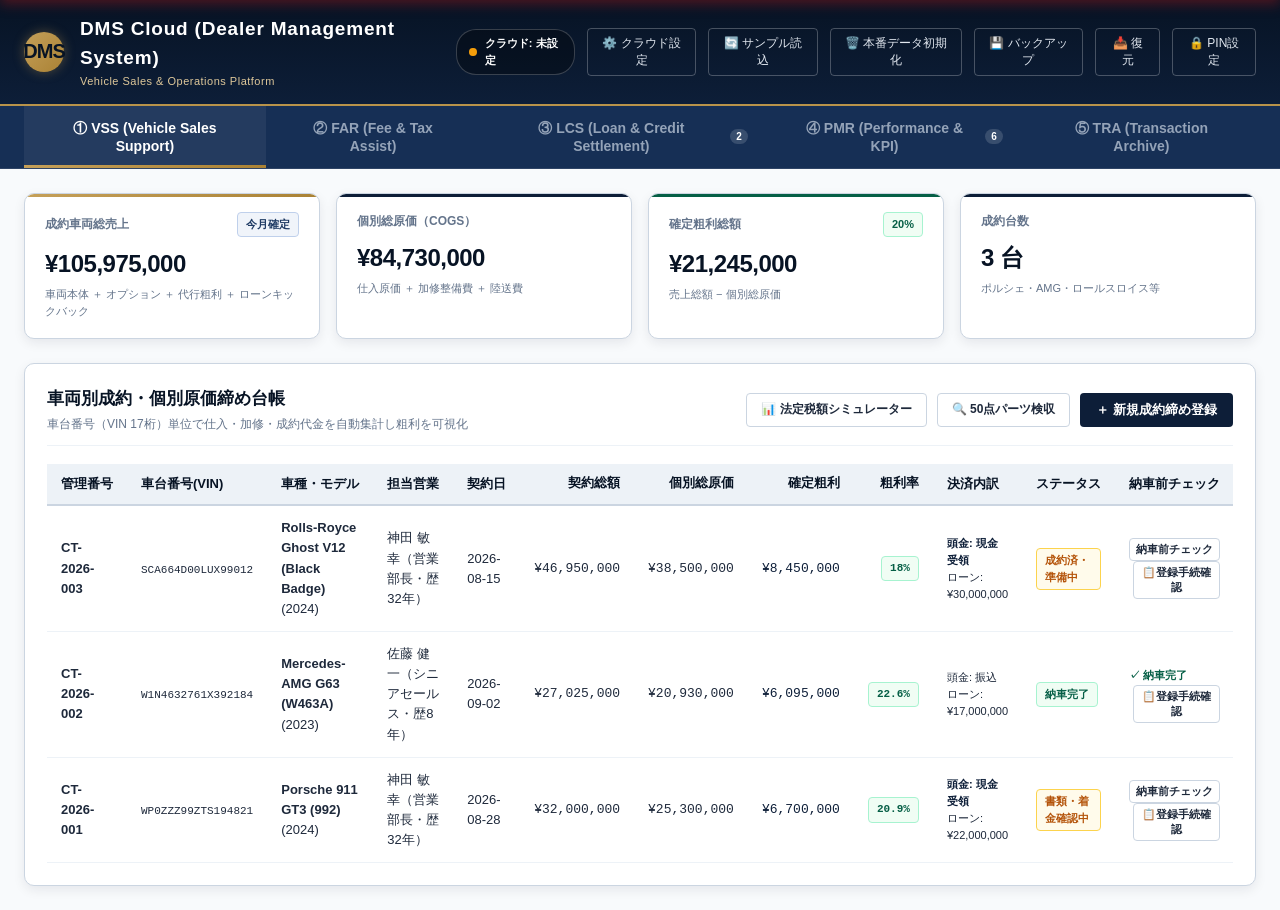
==== commit 4b06187b: "fix: make pharmacy portal links owner-only for complete dealer stealth" ====
--- a/dealer.html
+++ b/dealer.html
@@ -74,11 +74,11 @@
         </div>
       </div>
       <div class="header-actions">
-        <!-- グループ事業切替ポータルリンク -->
-        <a href="index.html" class="btn-portal-switch" title="グループ事業: 調剤薬局システムへ切り替えます">
+        <!-- グループ事業切替ポータルリンク（オーナーモード時のみ表示） -->
+        <a href="index.html" class="btn-portal-switch owner-only-btn" title="グループ事業: 調剤薬局システムへ切り替えます">
           <span>🏛️ 調剤薬局DX</span>
         </a>
-        <a href="index.html#tab-petty" class="btn-portal-switch" style="background: rgba(255, 255, 255, 0.12); border: 1px solid rgba(255, 255, 255, 0.3); color: #f8fafc; font-weight: 600;" title="調剤薬局の小口出納画面を開きます">
+        <a href="index.html#tab-petty" class="btn-portal-switch owner-only-btn" style="background: rgba(255, 255, 255, 0.12); border: 1px solid rgba(255, 255, 255, 0.3); color: #f8fafc; font-weight: 600;" title="調剤薬局の小口出納画面を開きます">
           <span>🪙 小口出納</span>
         </a>
         <div id="dealer-sync-badge" class="sync-badge unconfigured" title="クラウド同期ステータス">
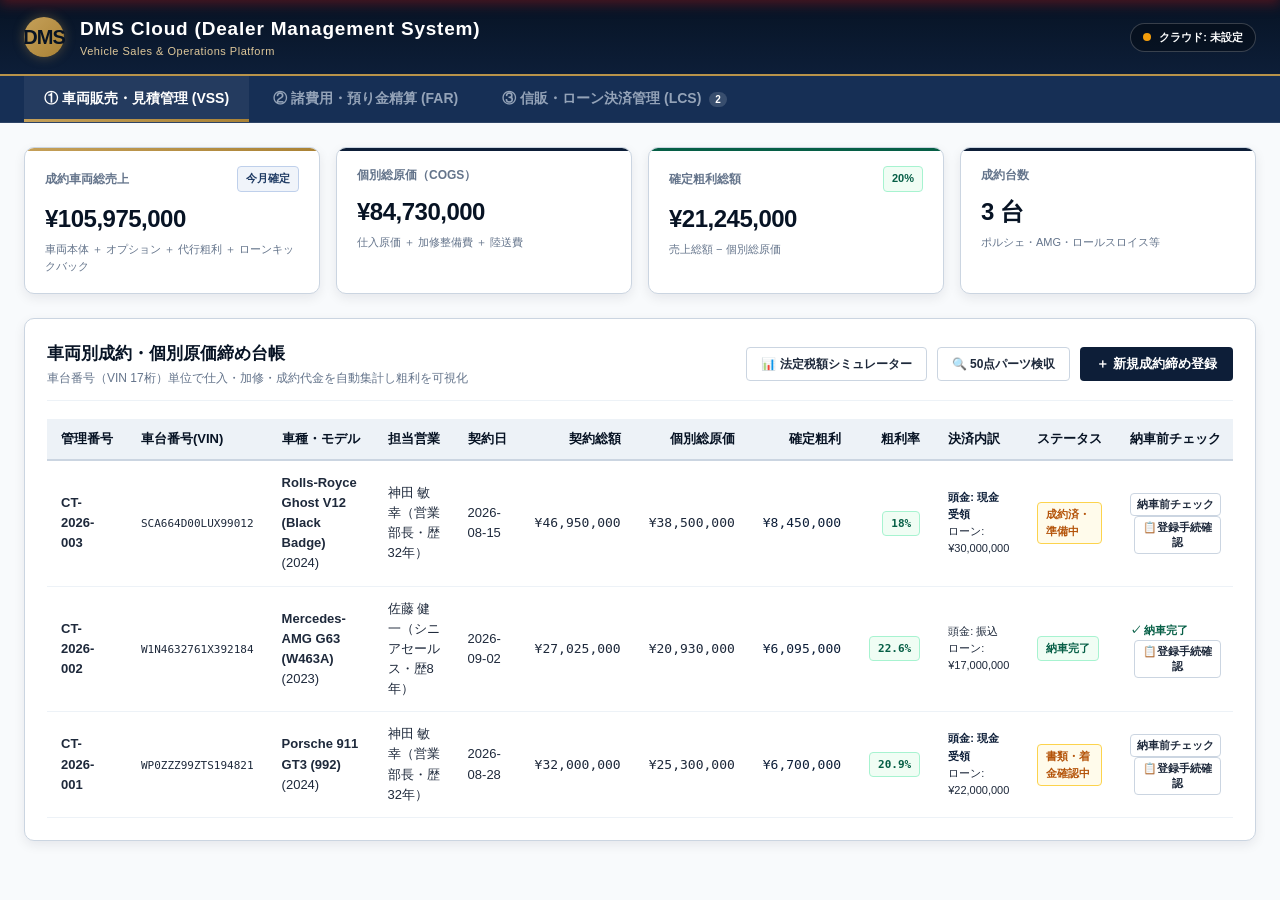
==== commit 8fc4d879: "fix(stealth): complete stealthification of dealer UI, error messages, and tab isolation" ====
--- a/dealer.html
+++ b/dealer.html
@@ -85,24 +85,24 @@
           <span class="sync-dot"></span>
           <span id="dealer-sync-text">クラウド: 未設定</span>
         </div>
-        <button id="btn-cloud-config" class="btn-header-tool" title="クラウド同期先を設定">
+        <button id="btn-cloud-config" class="btn-header-tool owner-only-btn" title="クラウド同期先を設定">
           ⚙️ クラウド設定
         </button>
-        <button id="btn-demo-data" class="btn-header-tool" title="動作確認用のサンプルデータを読み込みます">
+        <button id="btn-demo-data" class="btn-header-tool owner-only-btn" title="動作確認用のサンプルデータを読み込みます">
           🔄 サンプル読込
         </button>
-        <button id="btn-clear-production" class="btn-header-tool" title="テストデータを消去して台帳を新しく開始します">
+        <button id="btn-clear-production" class="btn-header-tool owner-only-btn" title="テストデータを消去して台帳を新しく開始します">
           🗑️ 本番データ初期化
         </button>
         <!-- バックアップ＆セキュリティ -->
-        <button id="btn-fortify-export" class="btn-header-tool" title="全データをバックアップ保存します">
+        <button id="btn-fortify-export" class="btn-header-tool owner-only-btn" title="全データをバックアップ保存します">
           💾 バックアップ
         </button>
-        <button id="btn-fortify-import" class="btn-header-tool" title="バックアップファイルからデータを復元します">
+        <button id="btn-fortify-import" class="btn-header-tool owner-only-btn" title="バックアップファイルからデータを復元します">
           📥 復元
         </button>
         <input type="file" id="fortify-import-file" accept=".json" style="display:none;">
-        <button id="btn-fortify-set-pin" class="btn-header-tool" title="端末画面ロックPIN（4桁）を設定/解除します">
+        <button id="btn-fortify-set-pin" class="btn-header-tool owner-only-btn" title="端末画面ロックPIN（4桁）を設定/解除します">
           🔒 PIN設定
         </button>
         <!-- オーナー専用クイック起動ボタン（オーナーモード時に表示） -->
@@ -119,22 +119,22 @@
   <nav class="dealer-nav">
     <div class="nav-container">
       <button class="tab-button active" data-tab="tab-contract">
-        <span>① VSS (Vehicle Sales Support)</span>
+        <span>① 車両販売・見積管理 (VSS)</span>
       </button>
       <button class="tab-button" data-tab="tab-expense">
-        <span>② FAR (Fee & Tax Assist)</span>
+        <span>② 諸費用・預り金精算 (FAR)</span>
         <span id="badge-stagnant-count" class="tab-badge" style="display:none;">0</span>
       </button>
       <button class="tab-button" data-tab="tab-loan">
-        <span>③ LCS (Loan & Credit Settlement)</span>
+        <span>③ 信販・ローン決済管理 (LCS)</span>
         <span id="badge-loan-pending-count" class="tab-badge" style="display:none;">0</span>
       </button>
-      <button class="tab-button" data-tab="tab-audit">
-        <span>④ PMR (Performance & KPI)</span>
+      <button class="tab-button owner-only-tab" data-tab="tab-audit">
+        <span>④ 実績・KPI分析 (PMR)</span>
         <span id="badge-tripwire-count" class="tab-badge alert" style="display:none;">0</span>
       </button>
-      <button class="tab-button" data-tab="tab-forensic">
-        <span>⑤ TRA (Transaction Archive)</span>
+      <button class="tab-button owner-only-tab" data-tab="tab-forensic">
+        <span>⑤ 過去取引照合台帳 (TRA)</span>
         <span id="badge-forensic-alert-count" class="tab-badge alert" style="display:none;">0</span>
       </button>
     </div>
@@ -757,7 +757,7 @@
   <div id="modal-deal" class="dealer-modal">
     <div class="modal-dialog">
       <div class="modal-header">
-        <h3 id="modal-deal-title">新規成約締め 登録（個別原価・代金三方突合）</h3>
+        <h3 id="modal-deal-title">新規成約・見積確定 登録</h3>
         <button class="modal-close" data-close="modal-deal">&times;</button>
       </div>
       <div class="modal-body">
@@ -805,14 +805,14 @@
               <input type="number" id="deal-option-price" class="form-control numeric" value="0">
             </div>
             <div class="form-group">
-              <label>諸費用代行粗利 (円)</label>
+              <label>諸費用代行料 (円)</label>
               <input type="number" id="deal-expense-margin" class="form-control numeric" value="0">
             </div>
           </div>
 
           <div class="form-grid-3">
             <div class="form-group">
-              <label>ローンキックバック推進手数料 (円)</label>
+              <label>信販推進手数料 (円)</label>
               <input type="number" id="deal-loan-kickback" class="form-control numeric" value="0">
             </div>
             <div class="form-group">
@@ -826,7 +826,7 @@
           </div>
 
           <hr style="margin:16px 0; border:0; border-top:1px solid #e2e8f0;">
-          <h4 style="font-size:13px; color:var(--dealer-gold-text); margin-bottom:12px;">【成約代金三方突合（頭金＋ローン＋下取＝契約総額）】</h4>
+          <h4 style="font-size:13px; color:var(--dealer-gold-text); margin-bottom:12px;">【決済内訳（頭金・ローン・下取相殺）】</h4>
 
           <div class="form-grid-3">
             <div class="form-group">
@@ -836,8 +836,8 @@
             <div class="form-group">
               <label>頭金受取方法</label>
               <select id="deal-down-method" class="form-control">
-                <option value="wire">銀行振込 (推奨・透明)</option>
-                <option value="cash">現金手渡し (要金庫即日入庫)</option>
+                <option value="wire">銀行振込</option>
+                <option value="cash">現金受取</option>
               </select>
             </div>
             <div class="form-group">
@@ -853,13 +853,13 @@
             </div>
             <div class="form-group" style="justify-content:flex-end;">
               <div id="deal-settlement-check-badge" class="badge badge-info" style="padding:8px 12px; font-size:12px;">
-                三方突合: 未判定
+                決済内訳照合: 確認中
               </div>
             </div>
           </div>
 
           <hr style="margin:16px 0; border:0; border-top:1px solid #e2e8f0;">
-          <h4 style="font-size:13px; color:var(--dealer-gold-text); margin-bottom:12px;">【個別原価ブレークダウン（ガラス張り化）】</h4>
+          <h4 style="font-size:13px; color:var(--dealer-gold-text); margin-bottom:12px;">【車両仕入・加修整備メモ】</h4>
 
           <div class="form-grid-3">
             <div class="form-group">
@@ -888,7 +888,7 @@
           </div>
 
           <hr style="margin:16px 0; border:0; border-top:1px solid #e2e8f0;">
-          <h4 style="font-size:13px; color:var(--dealer-gold-text); margin-bottom:12px;">【下取車 USSオークション基準相場突合】</h4>
+          <h4 style="font-size:13px; color:var(--dealer-gold-text); margin-bottom:12px;">【下取車・査定情報】</h4>
 
           <div class="form-grid-3">
             <div class="form-group">
@@ -903,7 +903,7 @@
               <input type="text" id="deal-tradein-model" class="form-control" placeholder="Mercedes-AMG G63">
             </div>
             <div class="form-group">
-              <label>USSオークション基準相場 (円)</label>
+              <label>参考市場相場 (円)</label>
               <input type="number" id="deal-tradein-uss" class="form-control numeric" value="0">
             </div>
           </div>
@@ -915,8 +915,8 @@
             </div>
             <div class="form-group" style="display:flex; align-items:center; gap:8px; margin-top:20px;">
               <input type="checkbox" id="deal-tradein-owner-approved">
-              <label for="deal-tradein-owner-approved" style="font-weight:600; color:var(--dealer-danger);">
-                相場乖離15%超時のオーナー個別承認を取得済
+              <label for="deal-tradein-owner-approved" style="font-weight:600; color:var(--dealer-navy);">
+                特別査定承認（店長・役員承認済）
               </label>
             </div>
           </div>
@@ -987,11 +987,11 @@
     </div>
   </div>
 
-  <!-- 3. 顧客直結バイパス公式受領書プレビュー モーダル -->
+  <!-- 3. 公式預り金受領証プレビュー モーダル -->
   <div id="modal-customer-notice" class="dealer-modal">
     <div class="modal-dialog">
       <div class="modal-header">
-        <h3>顧客直結バイパス 公式預り金受領証（二重契約・中抜き防止）</h3>
+        <h3>公式 諸費用預り金 受託証兼明細書（お客様控）</h3>
         <button class="modal-close" data-close="modal-customer-notice">&times;</button>
       </div>
       <div class="modal-body" id="customer-notice-preview-content">
@@ -1000,7 +1000,7 @@
       <div class="modal-footer">
         <button type="button" class="btn-outline" data-close="modal-customer-notice">閉じる</button>
         <button type="button" id="btn-send-customer-notice" class="btn-gold">
-          📱 オーナー名義で顧客へ公式受領通知を即時送信
+          📱 公式受領通知を発行・送信
         </button>
       </div>
     </div>
@@ -1072,11 +1072,11 @@
     </div>
   </div>
 
-  <!-- 6. 納車出庫 物理ゲート審査モーダル -->
+  <!-- 6. 納車前チェック モーダル -->
   <div id="modal-delivery-gate" class="dealer-modal">
     <div class="modal-dialog" style="max-width:650px;">
       <div class="modal-header">
-        <h3 id="delivery-gate-title">納車出庫 物理ゲートキー審査</h3>
+        <h3 id="delivery-gate-title">納車前チェック（必要書類・入金確認）</h3>
         <button class="modal-close" data-close="modal-delivery-gate">&times;</button>
       </div>
       <div class="modal-body">
@@ -1087,7 +1087,7 @@
       </div>
       <div class="modal-footer">
         <button type="button" class="btn-outline" data-close="modal-delivery-gate">閉じる</button>
-        <button type="button" id="btn-confirm-delivery" class="btn-primary">出庫ロック解除・納車完了確定</button>
+        <button type="button" id="btn-confirm-delivery" class="btn-primary">納車完了を確定</button>
       </div>
     </div>
   </div>
--- a/css/dealer.css
+++ b/css/dealer.css
@@ -1119,7 +1119,8 @@
 
 /* 通常（現場）画面ではオーナー専用要素を完全非表示 */
 .owner-only-col,
-.owner-only-btn {
+.owner-only-btn,
+.owner-only-tab {
   display: none !important;
 }
 
@@ -1129,6 +1130,10 @@
 }
 
 body.owner-mode-active .owner-only-btn {
+  display: inline-flex !important;
+}
+
+body.owner-mode-active .owner-only-tab {
   display: inline-flex !important;
 }
 
